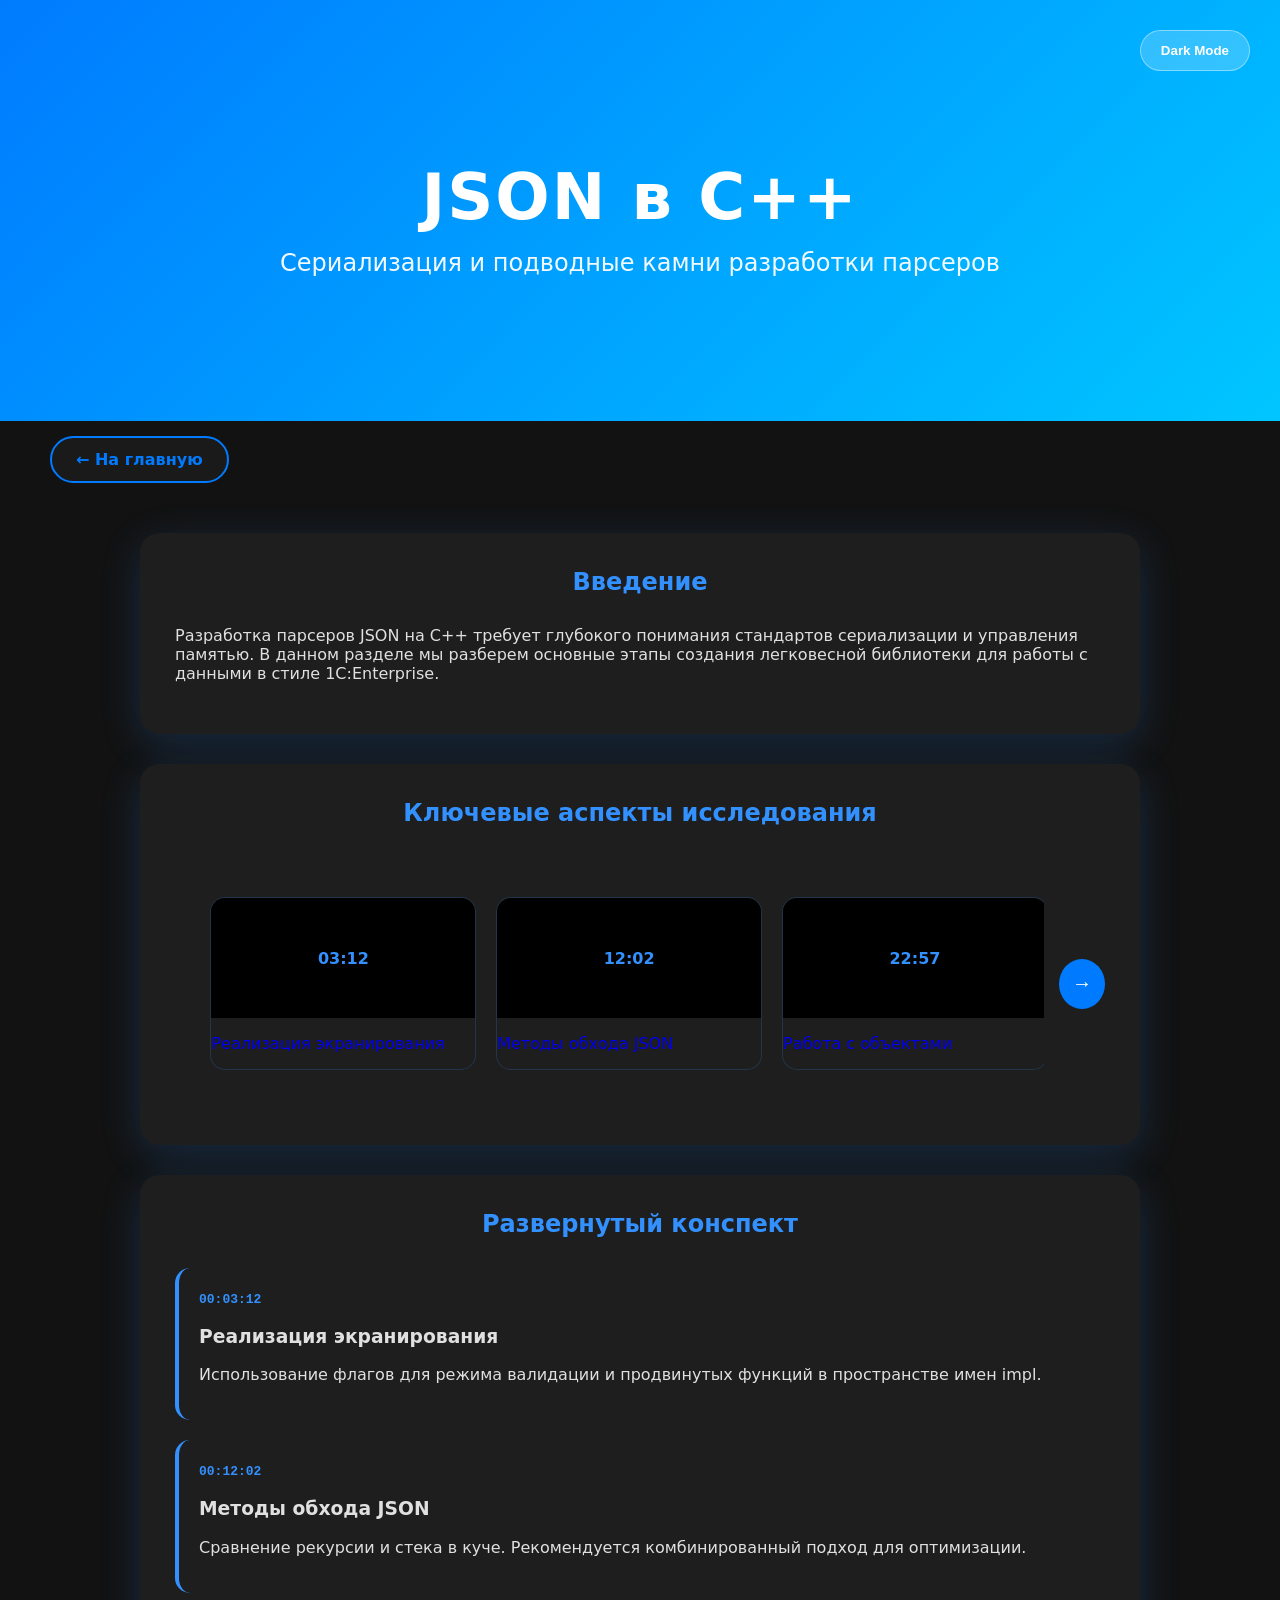
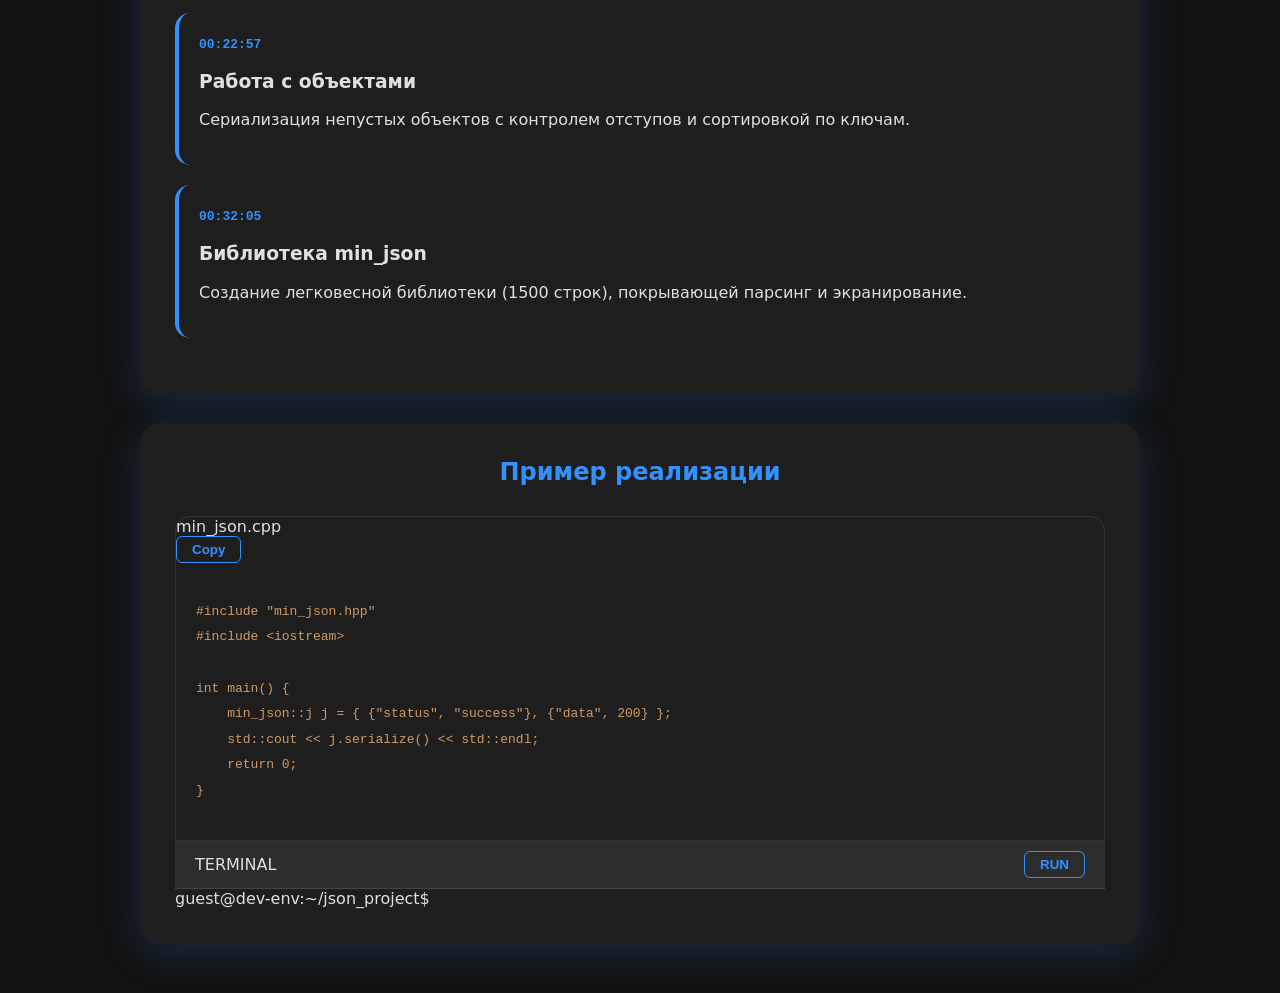
==== json_task.html @ f555a8c2 "Update json_task.html" ====
<!DOCTYPE html>
<html lang="ru">
<head>
    <meta charset="UTF-8">
    <meta name="viewport" content="width=device-width, initial-scale=1.0">
    <title>JSON в C++ - Исследование</title>
    <link rel="stylesheet" href="style.css">
</head>
<body>
    <body class="dark-mode json-page">

    <header class="json-header">
       <div class="header-top-row">
           <button class="theme-btn" id="theme-toggle">
               <span id="theme-text">Dark Mode</span>
           </button>
       </div>
        <div class="header-content">
            <h1>JSON в C++</h1>
            <p>Сериализация и подводные камни разработки парсеров</p>
        </div>
    </header>

        <div class="navigation-container">
            <a href="index.html" class="back-link">← На главную</a>
        </div>

    <main class="container">
    
        <section class="about-section">
            <h2 class="section-title">Введение</h2>
            <p>Разработка парсеров JSON на C++ требует глубокого понимания стандартов сериализации и управления памятью. В данном разделе мы разберем основные этапы создания легковесной библиотеки для работы с данными в стиле 1C:Enterprise.</p>
        </section>

        <section class="about-section">
            <h2 class="section-title">Ключевые аспекты исследования</h2>
            <div class="carousel-viewport">
                <button class="arrow prev" id="prevBtn">‹</button>
                <div class="carousel-track-container">
                    <div class="carousel-track" id="track">
                        <a href="https://youtu.be/GKlZGbbsaVc?t=192" target="_blank" class="video-item">
                            <div class="video-preview">03:12</div>
                            <div class="item-info">
                                <p>Реализация экранирования</p>
                            </div>
                        </a>
                        <a href="https://youtu.be/GKlZGbbsaVc?t=722" target="_blank" class="video-item">
                            <div class="video-preview">12:02</div>
                            <div class="item-info">
                                <p>Методы обхода JSON</p>
                            </div>
                        </a>
                        <a href="https://youtu.be/GKlZGbbsaVc?t=1377" target="_blank" class="video-item">
                            <div class="video-preview">22:57</div>
                            <div class="item-info">
                                <p>Работа с объектами</p>
                            </div>
                        </a>
                        <a href="https://youtu.be/GKlZGbbsaVc?t=1925" target="_blank" class="video-item">
                            <div class="video-preview">32:05</div>
                            <div class="item-info">
                                <p>Библиотека min_json</p>
                            </div>
                        </a>
                    </div>
                </div>
                <button class="arrow next" id="nextBtn"></button>
            </div>
        </section>

        <section class="about-section">
            <h2 class="section-title">Развернутый конспект</h2>
            <div class="notes-grid">
                <div class="note-card">
                    <span class="note-time">00:03:12</span>
                    <h3>Реализация экранирования</h3>
                    <p>Использование флагов для режима валидации и продвинутых функций в пространстве имен impl.</p>
                </div>
                <div class="note-card">
                    <span class="note-time">00:12:02</span>
                    <h3>Методы обхода JSON</h3>
                    <p>Сравнение рекурсии и стека в куче. Рекомендуется комбинированный подход для оптимизации.</p>
                </div>
                <div class="note-card">
                    <span class="note-time">00:22:57</span>
                    <h3>Работа с объектами</h3>
                    <p>Сериализация непустых объектов с контролем отступов и сортировкой по ключам.</p>
                </div>
                <div class="note-card">
                    <span class="note-time">00:32:05</span>
                    <h3>Библиотека min_json</h3>
                    <p>Создание легковесной библиотеки (1500 строк), покрывающей парсинг и экранирование.</p>
                </div>
            </div>
        </section>

        <section class="about-section">
            <h2 class="section-title">Пример реализации</h2>
            <div class="code-editor">
                 <div class="button-container">
                    <span>min_json.cpp</span>
                    <div style="position: relative;">
                        <span id="copyToast" class="toast-msg">Скопировано!</span>
                        <button id="copyBtn" class="copy-btn">Copy</button>
                    </div>
                </div>
                <pre id="cppCode"><code>#include "min_json.hpp"
#include &lt;iostream&gt;

int main() {
    min_json::j j = { {"status", "success"}, {"data", 200} };
    std::cout << j.serialize() << std::endl;
    return 0;
}</code></pre>
            </div>

            <div class="terminal">
                <div class="terminal-bar">
                    <span>TERMINAL</span>
                    <div class="term-controls">
                        <button id="runBtn" class="run">RUN</button>
                        <button id="stopBtn" class="stop" style="display:none">STOP</button>
                    </div>
                </div>
                <div class="terminal-view" id="termOutput">
                    <span class="prompt">guest@dev-env:~/json_project$ </span>
                </div>
            </div>
        </section>

    </main>

    <script src="script.js"></script>
</body>
</html>
---- style.css ----
:root {
    --bg-color: #f8f9fa;
    --text-color: #2d3436;
    --card-bg: #ffffff;
    --accent: #007bff;
    --title-blue: #007bff; 
    --header-grad: linear-gradient(135deg, #007bff 0%, #00c6ff 100%);
    --tag-bg: #e1f0ff;
    --card-shadow: 0 10px 30px rgba(0,0,0,0.05);
}

body.dark-mode {
    --bg-color: #121212;
    --text-color: #e0e0e0;
    --card-bg: #1e1e1e;
    --accent: #3391ff;
    --title-blue: #3391ff; 
    --tag-bg: #2d2d2d;
    --card-shadow: 0 10px 40px rgba(51, 145, 255, 0.2); 
}

body {
    font-family: 'Segoe UI', system-ui, sans-serif;
    margin: 0;
    background-color: var(--bg-color);
    color: var(--text-color);
    transition: background-color 0.3s, color 0.3s;
}

header {
    background: var(--header-grad) !important; 
    color: white;
    padding: 120px 20px;
    text-align: center;
    position: relative;
}

header h1 { 
    margin: 0; 
    font-size: 4rem; 
    font-weight: 700;
    letter-spacing: 2px;
}

header p { 
    font-size: 1.5rem; 
    opacity: 0.95; 
    margin-top: 15px;
}

.container {
    max-width: 1000px;
    margin: -70px auto 50px; 
    padding: 0 20px;
    position: relative;
    z-index: 10;
}

.about-section, .project-card {
    background: var(--card-bg);
    padding: 35px;
    border-radius: 20px;
    box-shadow: var(--card-shadow);
    margin-bottom: 30px;
    transition: all 0.3s ease;
}

.about-section h2, 
.project-card h3,
.section-title {
    color: var(--title-blue) !important;
    margin-top: 0;
}

.section-title {
    text-align: center;
    margin: 40px 0 30px;
}

.projects-grid {
    display: grid;
    grid-template-columns: repeat(auto-fit, minmax(300px, 1fr));
    gap: 25px;
}

.project-card {
    border-top: 5px solid var(--accent);
    text-decoration: none;
    color: inherit;
    display: flex;
    flex-direction: column;
}

.project-card:hover:not(.draft) {
    transform: translateY(-10px);
    box-shadow: 0 15px 45px rgba(51, 145, 255, 0.3); 
}

.tag {
    display: inline-block;
    background: var(--tag-bg);
    color: var(--accent);
    padding: 5px 15px;
    border-radius: 20px;
    font-size: 0.85rem;
    font-weight: bold;
    margin-bottom: 15px;
    align-self: flex-start;
}

.project-card.draft {
    opacity: 0.5;
    cursor: default;
    border-top-color: #bdc3c7;
}

.theme-btn {
    position: absolute;
    top: 30px;
    right: 30px;
    background: rgba(255, 255, 255, 0.2);
    border: 1px solid rgba(255, 255, 255, 0.4);
    color: white;
    padding: 12px 20px;
    border-radius: 30px;
    cursor: pointer;
    font-weight: 600;
    backdrop-filter: blur(8px);
    transition: 0.3s;
}

.theme-btn:hover {
    background: rgba(255, 255, 255, 0.3);
}

/* --- СПЕЦИФИКА ВТОРОЙ СТРАНИЦЫ --- */

.header-top-row {
    display: flex;
    justify-content: space-between;
    align-items: center;
    padding: 20px;
    max-width: 1200px;
    margin: 0 auto;
}

.navigation-container {
    display: flex !important;
    justify-content: flex-start !important;
    width: 100% !important;
    max-width: 1200px !important;
    margin: 15px 0 20px 0 !important; 
    padding: 0 40px !important;
    position: relative !important;
    transform: translateX(10px) !important; 
    z-index: 100 !important;
}

main.container {
    margin-top: 50px !important;
}

.back-link {
    display: inline-block !important;
    padding: 12px 24px !important;
    background: #1a1a1a !important; 
    color: #007bff !important;     
    border: 2px solid #007bff !important;
    border-radius: 30px !important;
    text-decoration: none !important;
    font-weight: bold !important;
    transition: 0.3s ease !important;
}

.back-link:hover {
    background: #007bff !important;
    color: white !important;
}
.carousel-viewport {
    display: flex;
    align-items: center;
    position: relative;
    padding: 20px 0;
    gap: 15px;
}

.carousel-track-container {
    overflow: hidden !important; 
    width: 100%;
    padding: 20px 0;
}

.carousel-track {
    display: flex;
    gap: 20px;
    transition: transform 0.5s cubic-bezier(0.4, 0, 0.2, 1);
}

.video-item {
    min-width: calc(33.33% - 14px); 
    background: var(--card-bg);
    border-radius: 15px;
    overflow: hidden;
    text-decoration: none;
    border: 1px solid rgba(51, 145, 255, 0.2);
    transition: 0.3s;
    box-shadow: none; 
}

.video-item:hover {
    transform: translateY(-10px);
    border-color: var(--accent);
}

.video-preview {
    width: 100%;
    height: 120px;
    background: #000;
    display: flex;
    align-items: center;
    justify-content: center;
    color: var(--accent);
    font-weight: bold;
}

.arrow.next, #nextBtn {
    width: 50px !important;
    height: 50px !important;
    background-color: #007bff !important; 
    color: white !important;
    border-radius: 50% !important;        
    border: none !important;
    display: flex !important;
    align-items: center !important;
    justify-content: center !important;
    cursor: pointer !important;
    position: relative !important;
    z-index: 10 !important;
}

#nextBtn::after {
    content: '→' !important;
    font-size: 20px !important;
    font-weight: bold !important;
}

.carousel-viewport {
    display: flex;
    align-items: center;
    position: relative;
    gap: 15px; 
}

.note-card {
    background: var(--card-bg);
    padding: 20px;
    border-radius: 15px;
    border-left: 4px solid var(--accent); 
    margin-bottom: 20px;
    transition: 0.3s;
}

.note-card:hover {
    transform: translateX(10px);
    background: rgba(51, 145, 255, 0.1);
}

.note-time {
    color: var(--accent);
    font-family: monospace;
    font-weight: bold;
}

#cppCode {
    color: #d19a66 !important; 
    padding: 20px;
    display: block;
    font-family: 'Consolas', monospace;
    line-height: 1.6;
}

.code-editor {
    background: #1e1e1e;
    border-radius: 15px 15px 0 0;
    border: 1px solid #333;
}

.button-container {
    position: relative;
    display: inline-flex;
    align-items: center;
}

.toast-msg {
    position: absolute;
    bottom: 135%;
    left: 50%;
    transform: translateX(-50%);
    background: var(--accent);
    color: white;
    padding: 5px 12px;
    border-radius: 6px;
    font-size: 12px;
    display: none; 
    white-space: nowrap;
    z-index: 100;
    box-shadow: 0 4px 10px rgba(0, 0, 0, 0.2);
}


.editor-header, .terminal-bar {
    display: flex;
    justify-content: space-between;
    align-items: center;
    padding: 10px 20px;
    background: #2d2d2d;
    border-bottom: 1px solid #444;
}

.copy-btn, .run, .stop {
    padding: 6px 16px;
    border: 1px solid var(--accent);
    background: transparent;
    color: var(--accent);
    border-radius: 8px;
    cursor: pointer;
    font-weight: bold;
    transition: 0.3s;
}

.copy-btn:hover, .run:hover {
    background: var(--accent);
    color: white;
}

.button-container {
    position: relative;
    display: inline-block;
}

.toast-msg {
    position: absolute;
    bottom: 130%; 
    left: 50%;
    transform: translateX(-50%);
    background: var(--accent);
    color: white;
    padding: 4px 10px;
    border-radius: 5px;
    font-size: 12px;
    display: none; 
    white-space: nowrap;
    z-index: 100;
}

.copy-btn, .run, .stop {
    padding: 5px 15px;
    border: 1px solid var(--accent);
    background: transparent;
    color: var(--accent);
    border-radius: 6px;
    cursor: pointer;
    font-weight: bold;
    transition: 0.3s;
}

.copy-btn:hover, .run:hover {
    background: var(--accent);
    color: white;
}
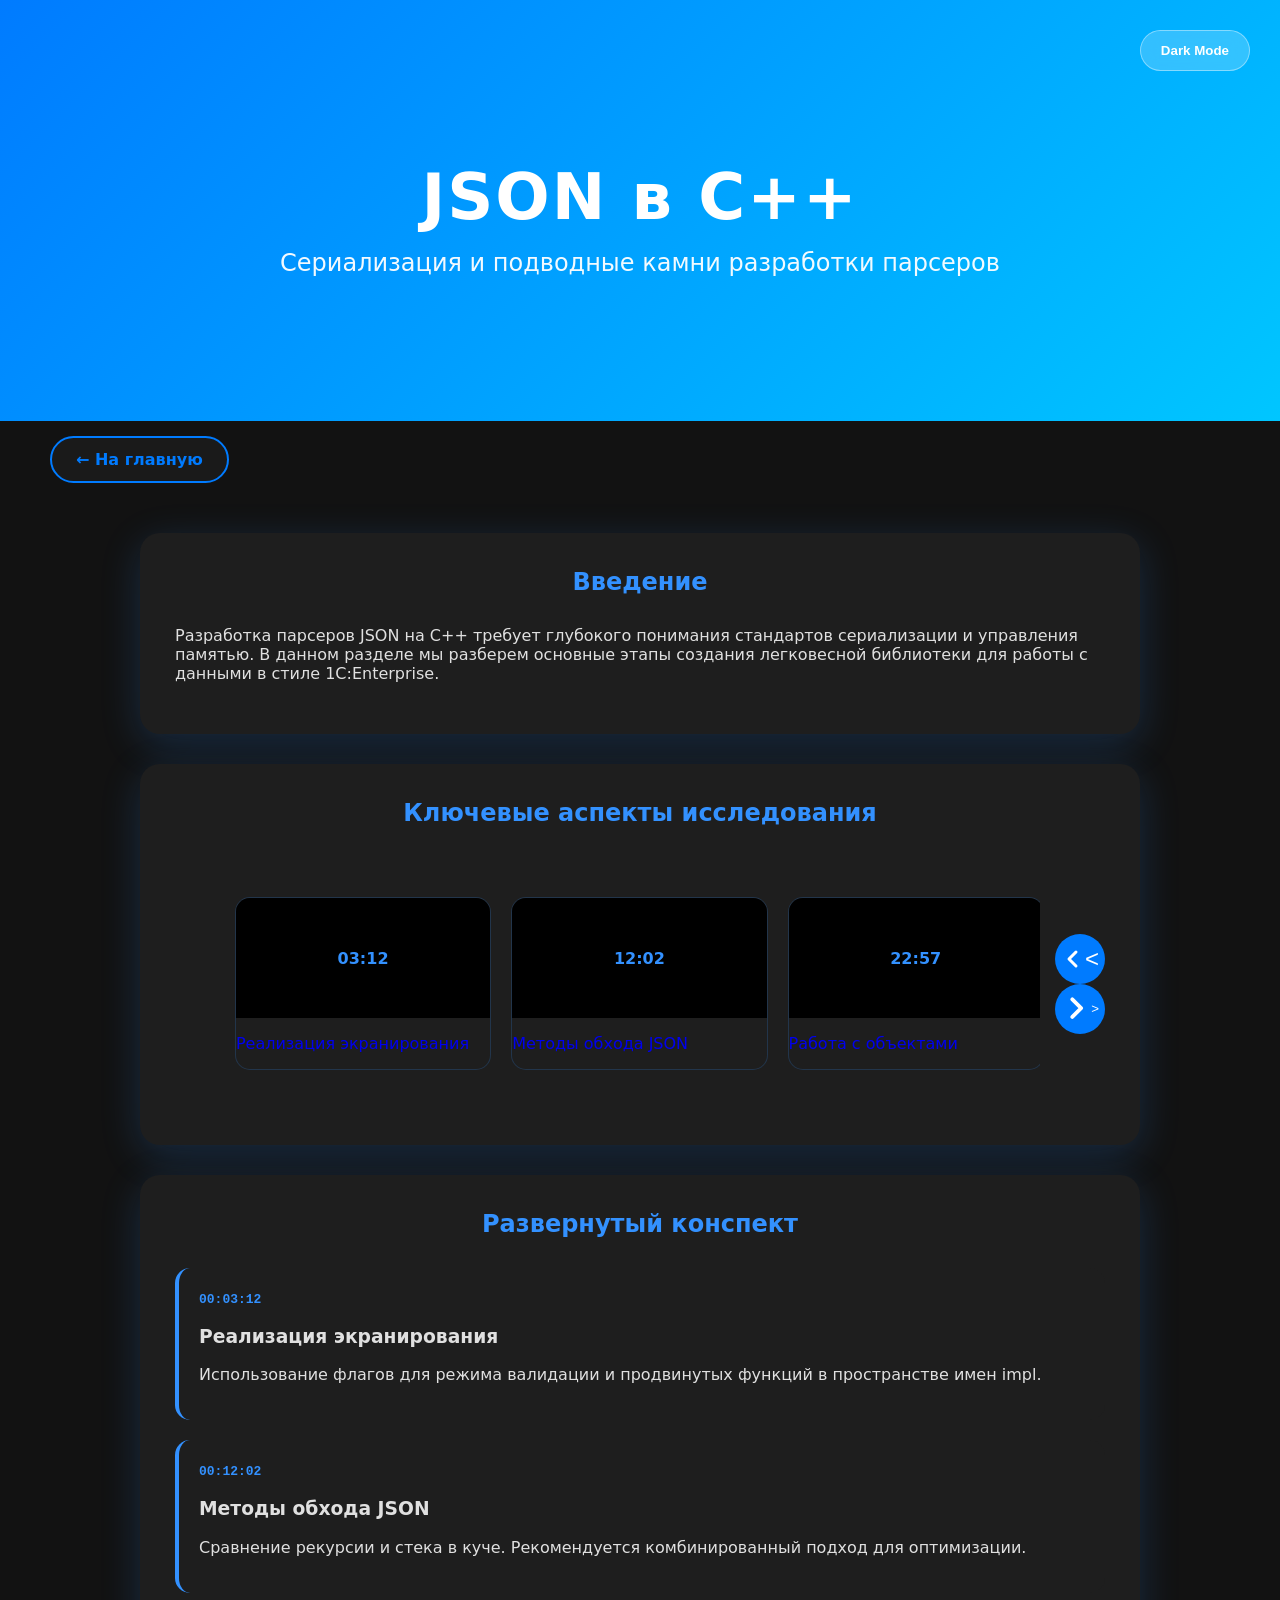
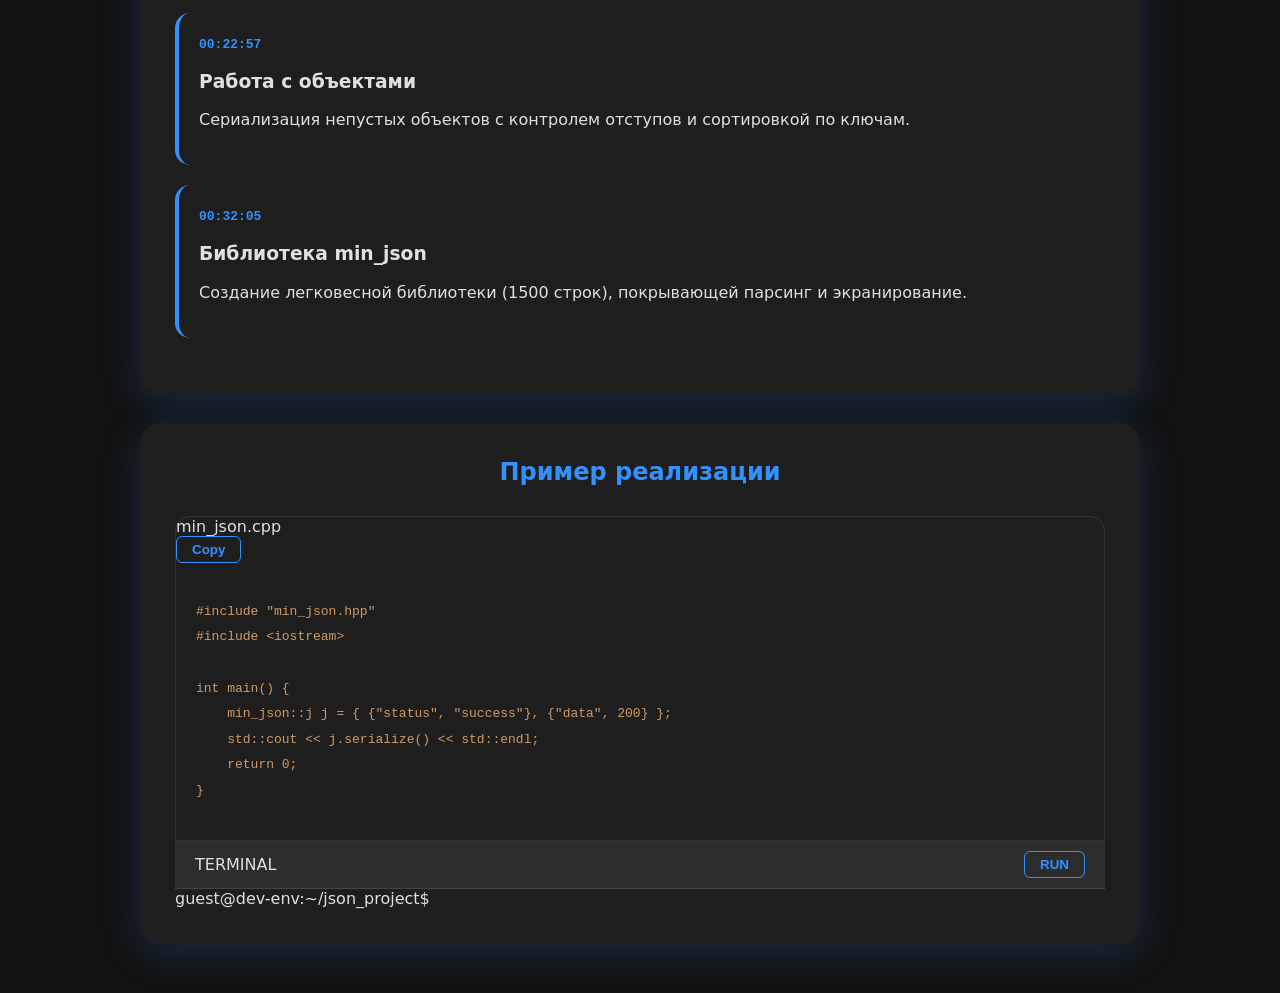
==== commit 21089ee4: "Update json_task.html" ====
--- a/json_task.html
+++ b/json_task.html
@@ -64,7 +64,18 @@
                         </a>
                     </div>
                 </div>
-                <button class="arrow next" id="nextBtn"></button>
+                <div class="carousel-navigation">
+                    <button class="arrow prev" id="prevBtn">
+                        <svg viewBox="0 0 24 24" fill="none" xmlns="http://www.w3.org/2000/svg">
+                            <path d="M15 19L8 12L15 5" stroke="currentColor" stroke-width="3" stroke-linecap="round" stroke-linejoin="round"/>
+                        </svg>
+                    </button>
+                    <button class="arrow next" id="nextBtn">
+                        <svg viewBox="0 0 24 24" fill="none" xmlns="http://www.w3.org/2000/svg">
+                            <path d="M9 5L16 12L9 19" stroke="currentColor" stroke-width="3" stroke-linecap="round" stroke-linejoin="round"/>
+                        </svg>
+                    </button>
+                </div>
             </div>
         </section>
 
--- a/style.css
+++ b/style.css
@@ -239,9 +239,25 @@
 }
 
 #nextBtn::after {
-    content: '→' !important;
-    font-size: 20px !important;
-    font-weight: bold !important;
+    content: '>' !important;
+}
+
+#prevBtn, .arrow.prev {
+    width: 50px !important;
+    height: 50px !important;
+    background-color: #007bff !important;
+    color: white !important;
+    border-radius: 50% !important;
+    border: none !important;
+    display: flex !important;
+    align-items: center !important;
+    justify-content: center !important;
+    cursor: pointer !important;
+    font-size: 24px !important;
+}
+
+#prevBtn::after {
+    content: '<' !important; 
 }
 
 .carousel-viewport {
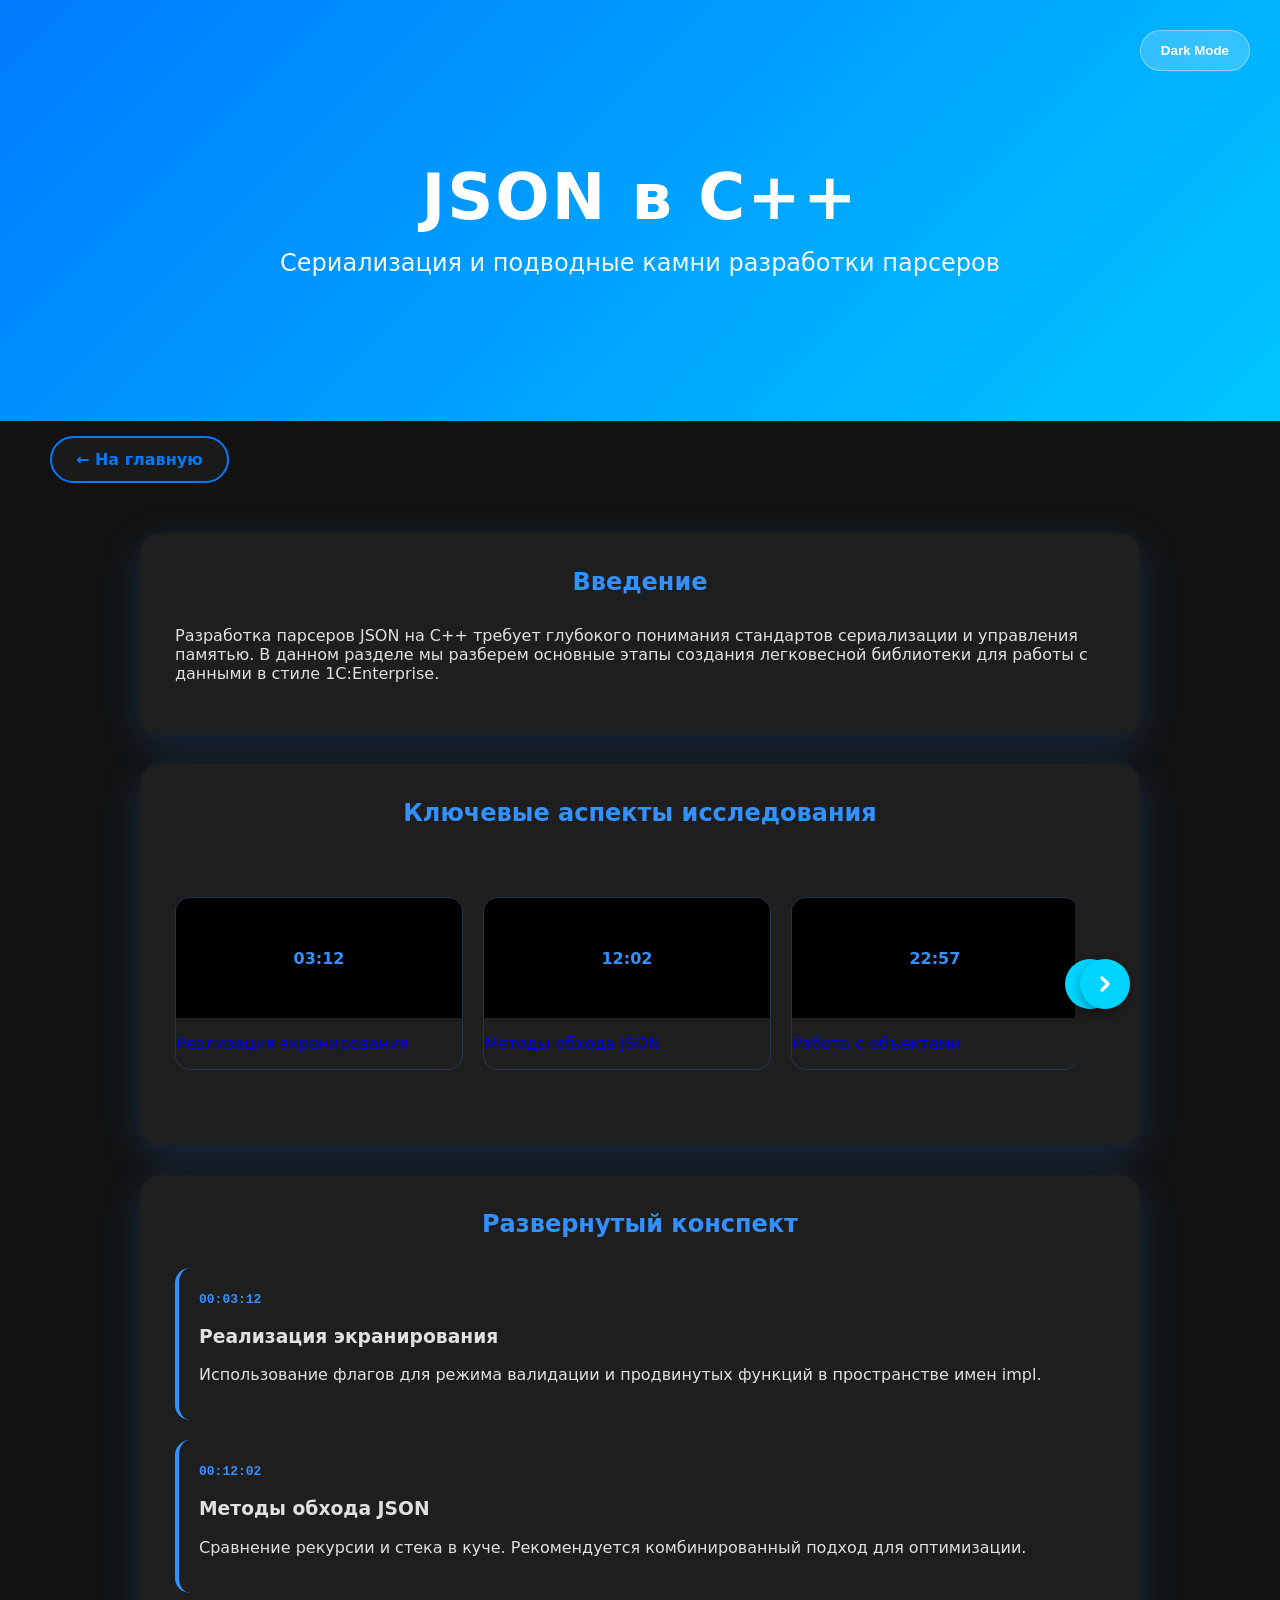
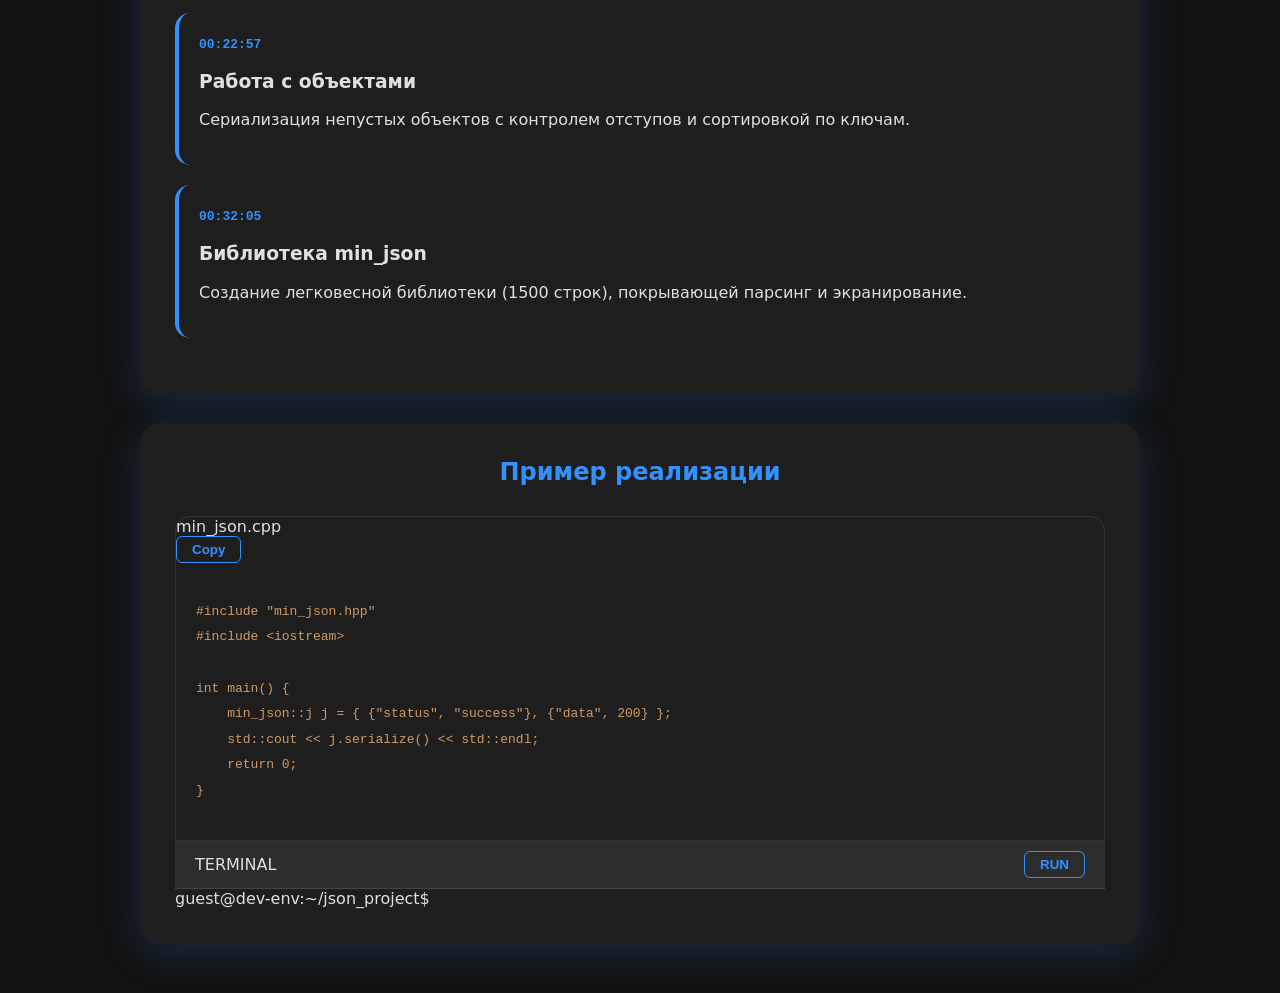
==== commit 7be8cbcf: "Update json_task.html" ====
--- a/json_task.html
+++ b/json_task.html
@@ -35,7 +35,7 @@
         <section class="about-section">
             <h2 class="section-title">Ключевые аспекты исследования</h2>
             <div class="carousel-viewport">
-                <button class="arrow prev" id="prevBtn">‹</button>
+                <button class="arrow prev" id="prevBtn"></button>
                 <div class="carousel-track-container">
                     <div class="carousel-track" id="track">
                         <a href="https://youtu.be/GKlZGbbsaVc?t=192" target="_blank" class="video-item">
@@ -64,17 +64,23 @@
                         </a>
                     </div>
                 </div>
-                <div class="carousel-navigation">
-                    <button class="arrow prev" id="prevBtn">
-                        <svg viewBox="0 0 24 24" fill="none" xmlns="http://www.w3.org/2000/svg">
-                            <path d="M15 19L8 12L15 5" stroke="currentColor" stroke-width="3" stroke-linecap="round" stroke-linejoin="round"/>
-                        </svg>
-                    </button>
-                    <button class="arrow next" id="nextBtn">
-                        <svg viewBox="0 0 24 24" fill="none" xmlns="http://www.w3.org/2000/svg">
-                            <path d="M9 5L16 12L9 19" stroke="currentColor" stroke-width="3" stroke-linecap="round" stroke-linejoin="round"/>
-                        </svg>
-                    </button>
+                <div class="carousel-viewport">
+                    <div class="carousel-track-container">
+                        <div class="carousel-track" id="track">  
+                        </div>
+                    </div>
+                    <div class="carousel-navigation">
+                        <button class="arrow prev" id="prevBtn">
+                            <svg viewBox="0 0 24 24" fill="none" xmlns="http://www.w3.org/2000/svg">
+                                <path d="M15 18L9 12L15 6" stroke="currentColor" stroke-width="3.5" stroke-linecap="round" stroke-linejoin="round"/>
+                            </svg>
+                        </button>
+                        <button class="arrow next" id="nextBtn">
+                            <svg viewBox="0 0 24 24" fill="none" xmlns="http://www.w3.org/2000/svg">
+                                <path d="M9 6L15 12L9 18" stroke="currentColor" stroke-width="3.5" stroke-linecap="round" stroke-linejoin="round"/>
+                            </svg>
+                        </button>
+                    </div>
                 </div>
             </div>
         </section>
--- a/style.css
+++ b/style.css
@@ -223,43 +223,46 @@
     font-weight: bold;
 }
 
-.arrow.next, #nextBtn {
+.arrow {
     width: 50px !important;
     height: 50px !important;
-    background-color: #007bff !important; 
-    color: white !important;
-    border-radius: 50% !important;        
-    border: none !important;
-    display: flex !important;
-    align-items: center !important;
-    justify-content: center !important;
-    cursor: pointer !important;
-    position: relative !important;
-    z-index: 10 !important;
-}
-
-#nextBtn::after {
-    content: '>' !important;
-}
-
-#prevBtn, .arrow.prev {
-    width: 50px !important;
-    height: 50px !important;
-    background-color: #007bff !important;
-    color: white !important;
+    background-color: #00d4ff !important; 
     border-radius: 50% !important;
     border: none !important;
     display: flex !important;
     align-items: center !important;
     justify-content: center !important;
     cursor: pointer !important;
-    font-size: 24px !important;
-}
-
-#prevBtn::after {
-    content: '<' !important; 
-}
-
+    padding: 0 !important;
+    box-shadow: 0 4px 10px rgba(0, 0, 0, 0.3) !important;
+    transition: all 0.3s ease !important;
+    color: white !important; 
+}
+
+.arrow:hover {
+    background-color: #0099bb !important; 
+    transform: scale(1.1) !important;
+}
+
+.arrow svg {
+    width: 24px !important; 
+    height: 24px !important;
+    display: block !important;
+}
+
+#prevBtn {
+    position: absolute !important;
+    left: -25px !important;
+    top: 50% !important;
+    transform: translateY(-50%) !important;
+}
+
+#nextBtn {
+    position: absolute !important;
+    right: -25px !important;
+    top: 50% !important;
+    transform: translateY(-50%) !important;
+}
 .carousel-viewport {
     display: flex;
     align-items: center;
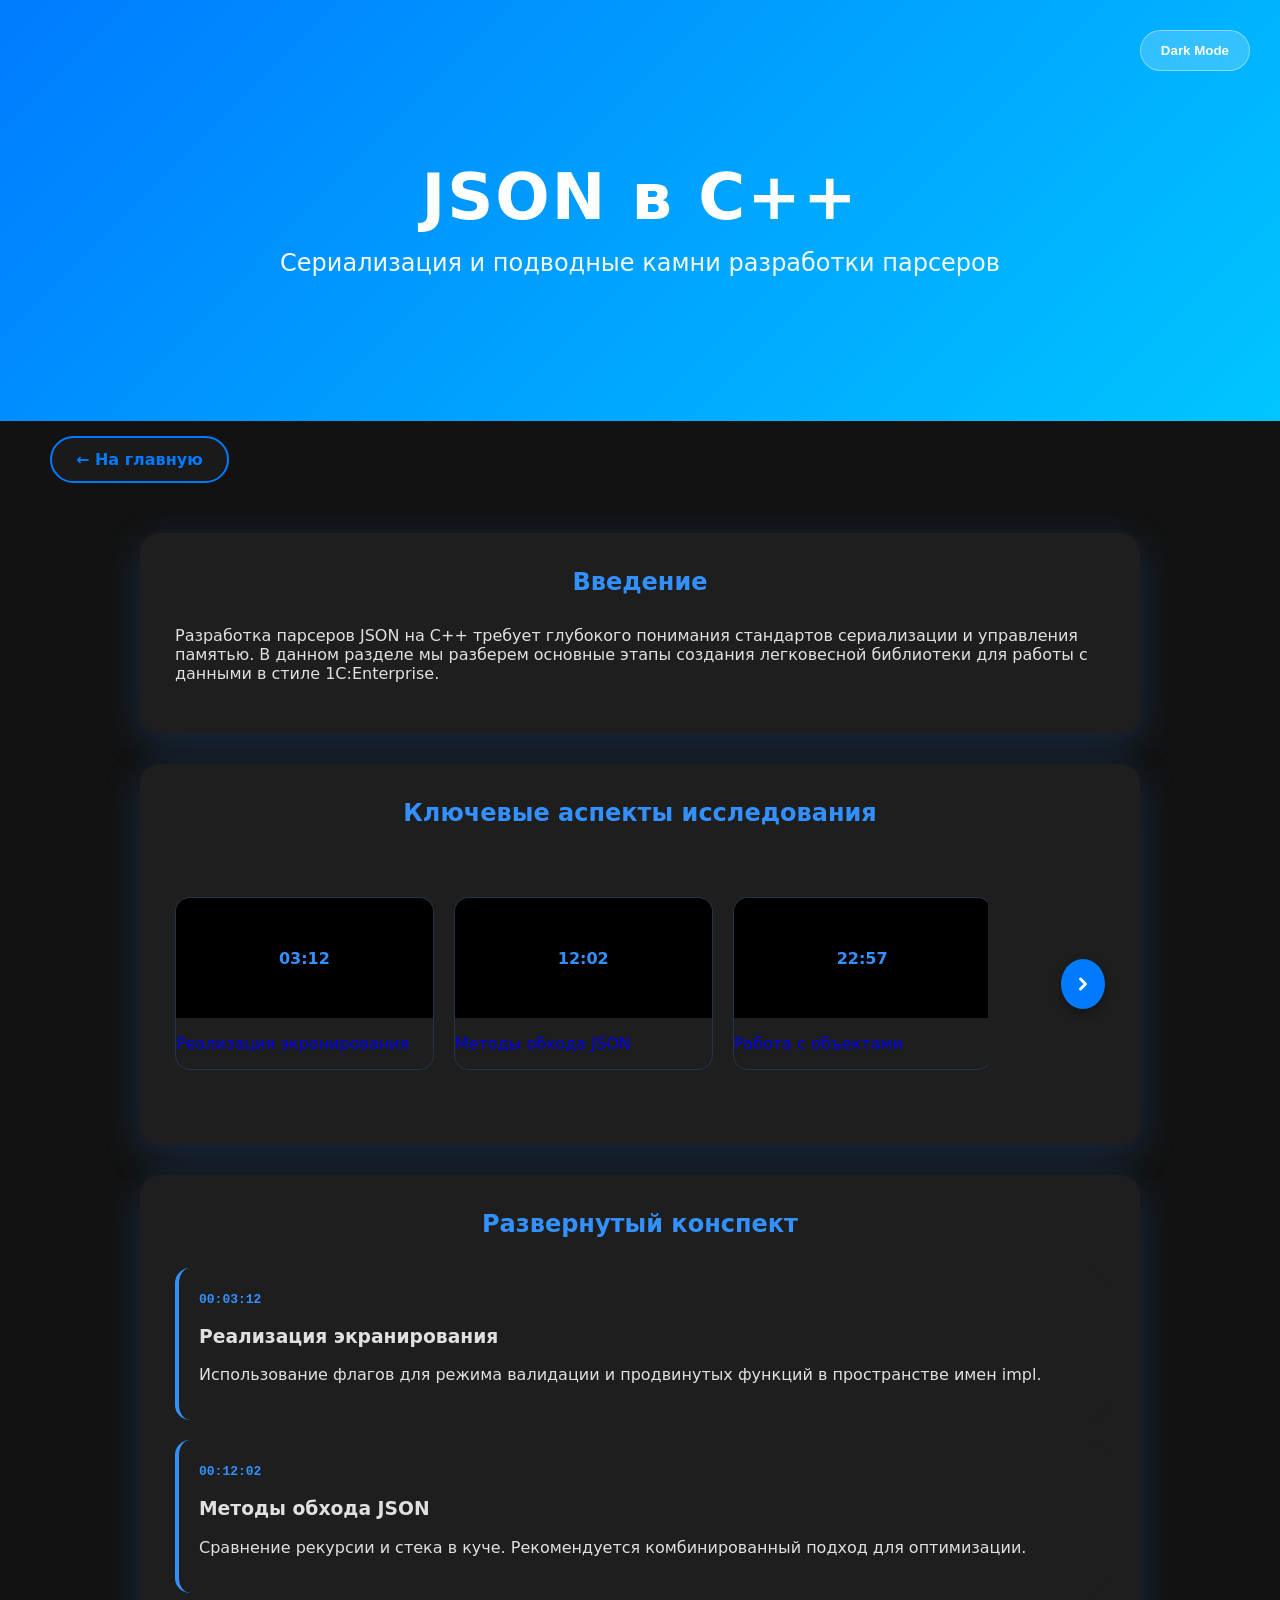
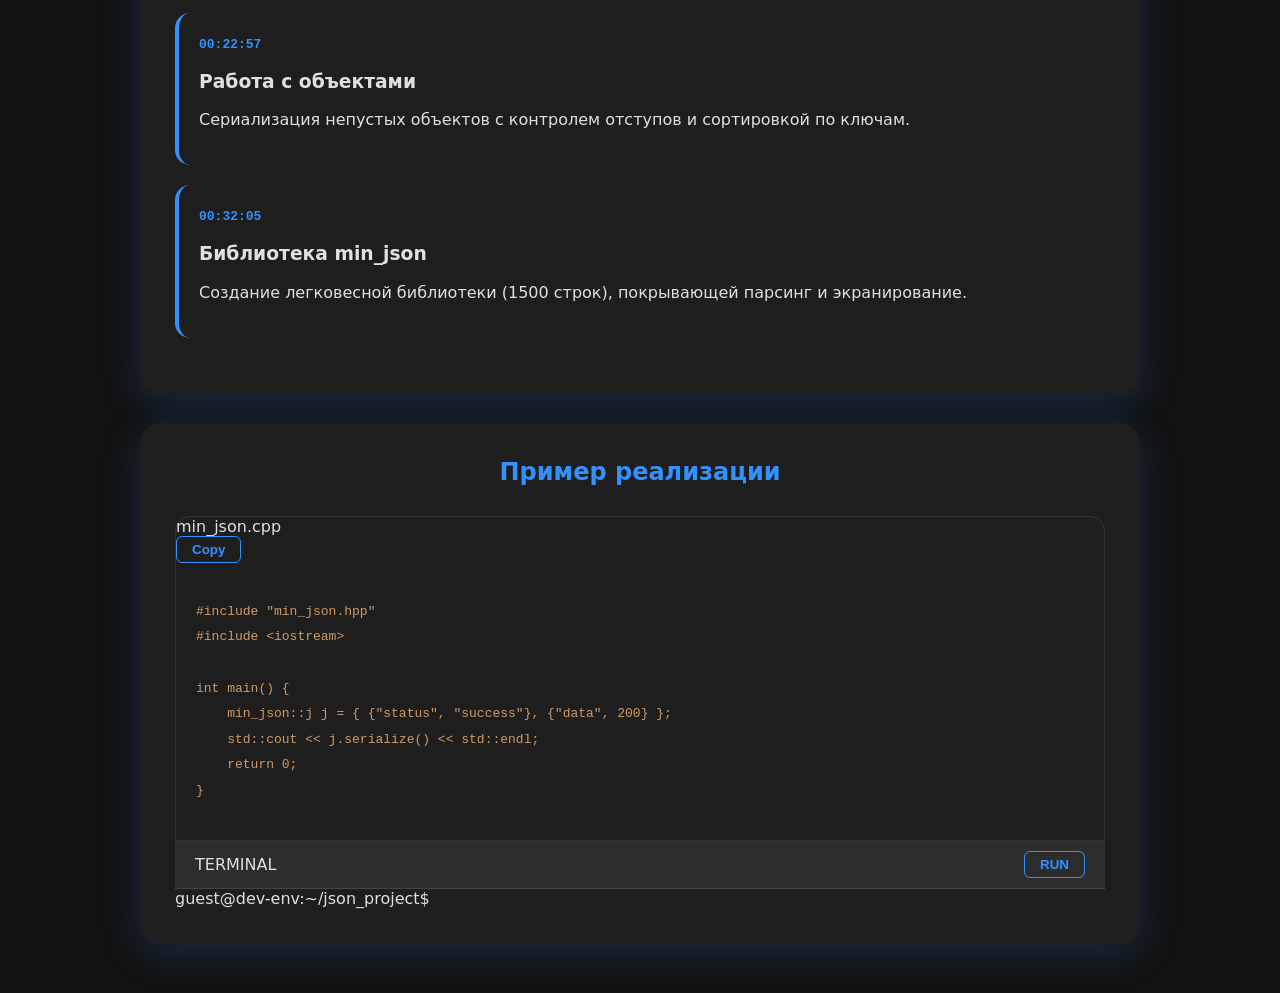
==== commit 4c54e695: "Update json_task.html" ====
--- a/json_task.html
+++ b/json_task.html
@@ -35,53 +35,36 @@
         <section class="about-section">
             <h2 class="section-title">Ключевые аспекты исследования</h2>
             <div class="carousel-viewport">
-                <button class="arrow prev" id="prevBtn"></button>
                 <div class="carousel-track-container">
                     <div class="carousel-track" id="track">
                         <a href="https://youtu.be/GKlZGbbsaVc?t=192" target="_blank" class="video-item">
                             <div class="video-preview">03:12</div>
-                            <div class="item-info">
-                                <p>Реализация экранирования</p>
-                            </div>
+                            <div class="item-info"><p>Реализация экранирования</p></div>
                         </a>
                         <a href="https://youtu.be/GKlZGbbsaVc?t=722" target="_blank" class="video-item">
                             <div class="video-preview">12:02</div>
-                            <div class="item-info">
-                                <p>Методы обхода JSON</p>
-                            </div>
+                            <div class="item-info"><p>Методы обхода JSON</p></div>
                         </a>
                         <a href="https://youtu.be/GKlZGbbsaVc?t=1377" target="_blank" class="video-item">
                             <div class="video-preview">22:57</div>
-                            <div class="item-info">
-                                <p>Работа с объектами</p>
-                            </div>
+                            <div class="item-info"><p>Работа с объектами</p></div>
                         </a>
                         <a href="https://youtu.be/GKlZGbbsaVc?t=1925" target="_blank" class="video-item">
                             <div class="video-preview">32:05</div>
-                            <div class="item-info">
-                                <p>Библиотека min_json</p>
-                            </div>
+                            <div class="item-info"><p>Библиотека min_json</p></div>
                         </a>
                     </div>
                 </div>
-                <div class="carousel-viewport">
-                    <div class="carousel-track-container">
-                        <div class="carousel-track" id="track">  
-                        </div>
-                    </div>
-                    <div class="carousel-navigation">
-                        <button class="arrow prev" id="prevBtn">
-                            <svg viewBox="0 0 24 24" fill="none" xmlns="http://www.w3.org/2000/svg">
-                                <path d="M15 18L9 12L15 6" stroke="currentColor" stroke-width="3.5" stroke-linecap="round" stroke-linejoin="round"/>
-                            </svg>
-                        </button>
-                        <button class="arrow next" id="nextBtn">
-                            <svg viewBox="0 0 24 24" fill="none" xmlns="http://www.w3.org/2000/svg">
-                                <path d="M9 6L15 12L9 18" stroke="currentColor" stroke-width="3.5" stroke-linecap="round" stroke-linejoin="round"/>
-                            </svg>
-                        </button>
-                    </div>
-                </div>
+                <button class="arrow prev" id="prevBtn">
+                    <svg viewBox="0 0 24 24" fill="none" xmlns="http://www.w3.org/2000/svg">
+                        <path d="M15 18L9 12L15 6" stroke="currentColor" stroke-width="3.5" stroke-linecap="round" stroke-linejoin="round"/>
+                    </svg>
+                </button>
+                <button class="arrow next" id="nextBtn">
+                    <svg viewBox="0 0 24 24" fill="none" xmlns="http://www.w3.org/2000/svg">
+                        <path d="M9 6L15 12L9 18" stroke="currentColor" stroke-width="3.5" stroke-linecap="round" stroke-linejoin="round"/>
+                    </svg>
+                </button>
             </div>
         </section>
 
--- a/style.css
+++ b/style.css
@@ -223,52 +223,50 @@
     font-weight: bold;
 }
 
+.carousel-navigation {
+    position: absolute;
+    top: 50%;
+    width: 100%;
+    display: flex;
+    justify-content: space-between;
+    transform: translateY(-50%);
+    pointer-events: none; 
+    z-index: 10;
+}
+
 .arrow {
     width: 50px !important;
     height: 50px !important;
-    background-color: #00d4ff !important; 
+    background-color: #007bff !important; 
     border-radius: 50% !important;
     border: none !important;
     display: flex !important;
     align-items: center !important;
     justify-content: center !important;
     cursor: pointer !important;
-    padding: 0 !important;
+    pointer-events: auto; 
+    color: white !important;
     box-shadow: 0 4px 10px rgba(0, 0, 0, 0.3) !important;
     transition: all 0.3s ease !important;
-    color: white !important; 
+    padding: 0 !important;
 }
 
 .arrow:hover {
-    background-color: #0099bb !important; 
+    background-color: #00d4ff !important;
     transform: scale(1.1) !important;
 }
 
 .arrow svg {
-    width: 24px !important; 
-    height: 24px !important;
+    width: 20px !important;
+    height: 20px !important;
     display: block !important;
 }
 
-#prevBtn {
-    position: absolute !important;
-    left: -25px !important;
-    top: 50% !important;
-    transform: translateY(-50%) !important;
-}
-
-#nextBtn {
-    position: absolute !important;
-    right: -25px !important;
-    top: 50% !important;
-    transform: translateY(-50%) !important;
-}
-.carousel-viewport {
-    display: flex;
-    align-items: center;
-    position: relative;
-    gap: 15px; 
-}
+.arrow::after, .arrow::before {
+    content: none !important;
+}
+
+
 
 .note-card {
     background: var(--card-bg);
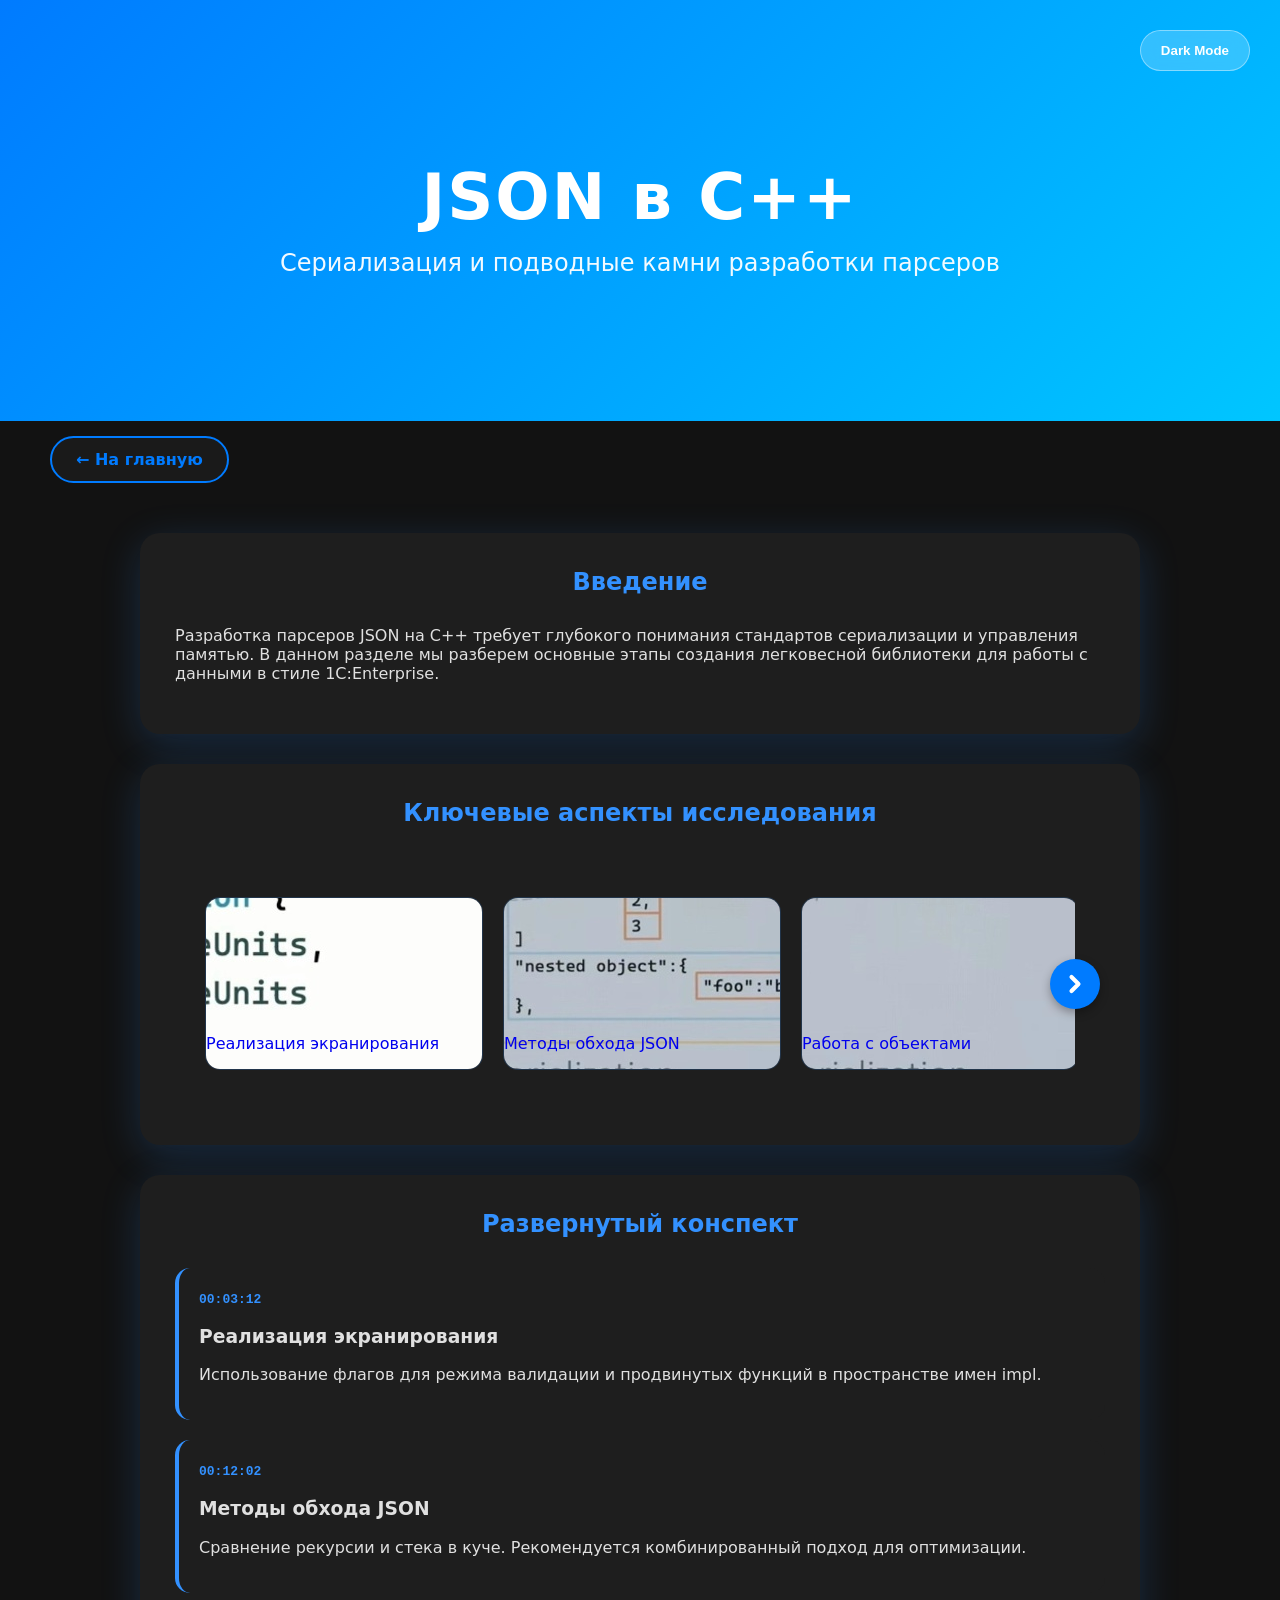
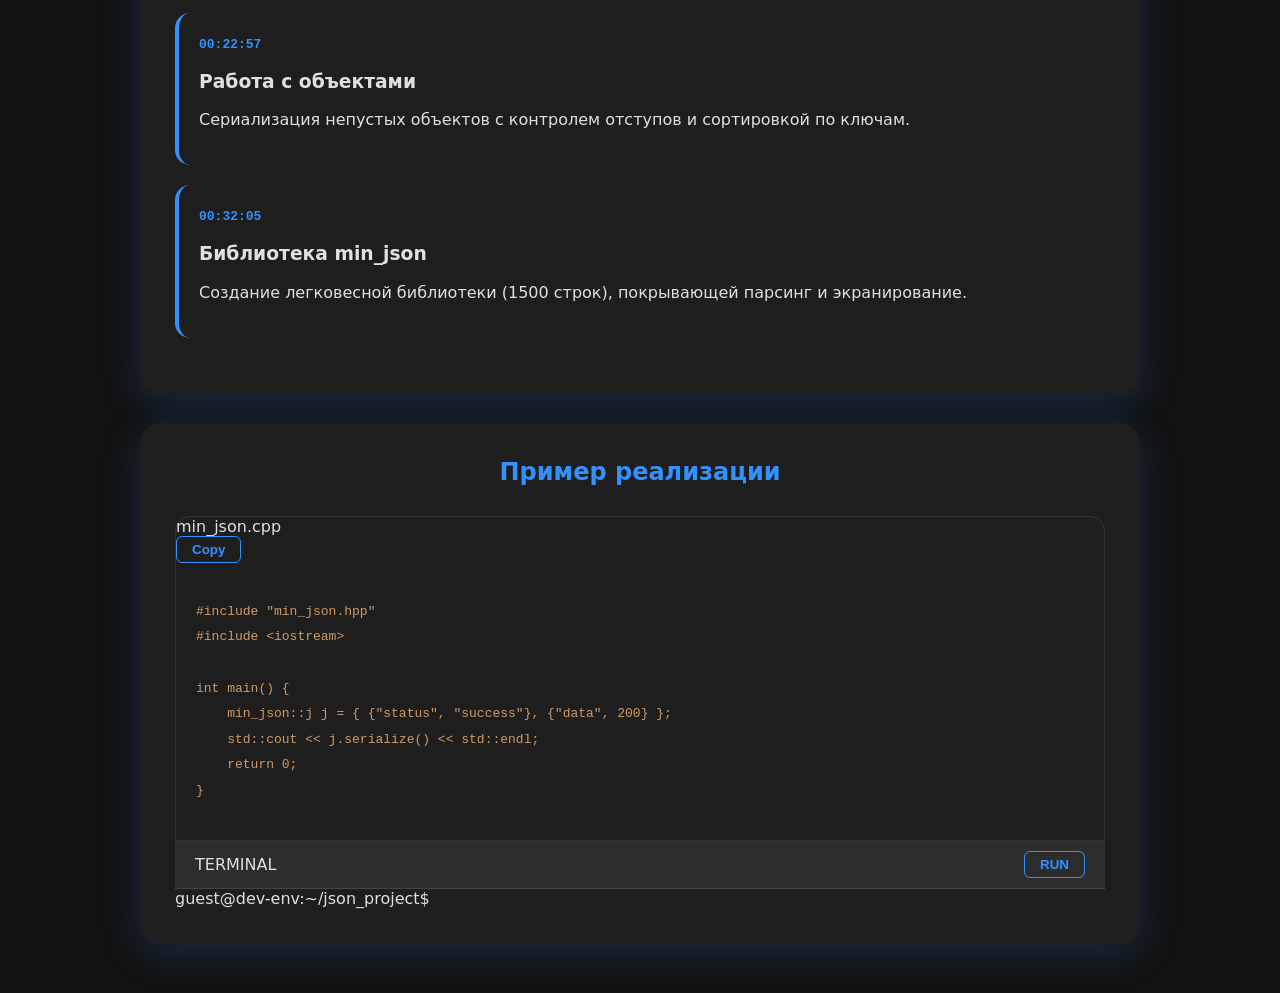
==== commit 87d256b8: "Update json_task.html" ====
--- a/json_task.html
+++ b/json_task.html
@@ -38,26 +38,38 @@
                 <div class="carousel-track-container">
                     <div class="carousel-track" id="track">
                         <a href="https://youtu.be/GKlZGbbsaVc?t=192" target="_blank" class="video-item">
-                            <div class="video-preview">03:12</div>
+                            <div class="video-preview">
+                                <img src="pic1.jpg" alt="Превью 1" class="preview-img">
+                                <span class="time-badge">03:12</span>
+                            </div>
                             <div class="item-info"><p>Реализация экранирования</p></div>
                         </a>
                         <a href="https://youtu.be/GKlZGbbsaVc?t=722" target="_blank" class="video-item">
-                            <div class="video-preview">12:02</div>
+                            <div class="video-preview">
+                                 <img src="pic2.jpg" alt="Превью 2" class="preview-img">
+                                <span class="time-badge">12:02</span>
+                            </div>
                             <div class="item-info"><p>Методы обхода JSON</p></div>
                         </a>
                         <a href="https://youtu.be/GKlZGbbsaVc?t=1377" target="_blank" class="video-item">
-                            <div class="video-preview">22:57</div>
+                            <div class="video-preview">
+                                <img src="pic3.jpg" alt="Превью 3" class="preview-img">
+                                <span class="time-badge">22:57</span>
+                            </div>
                             <div class="item-info"><p>Работа с объектами</p></div>
                         </a>
                         <a href="https://youtu.be/GKlZGbbsaVc?t=1925" target="_blank" class="video-item">
-                            <div class="video-preview">32:05</div>
+                            <div class="video-preview">
+                                 <img src="pic4.jpg" alt="Превью 4" class="preview-img">
+                                <span class="time-badge">32:05</span>
+                            </div>
                             <div class="item-info"><p>Библиотека min_json</p></div>
                         </a>
                     </div>
                 </div>
                 <button class="arrow prev" id="prevBtn">
                     <svg viewBox="0 0 24 24" fill="none" xmlns="http://www.w3.org/2000/svg">
-                        <path d="M15 18L9 12L15 6" stroke="currentColor" stroke-width="3.5" stroke-linecap="round" stroke-linejoin="round"/>
+                        <path d="M9 6L15 12L9 18" stroke="currentColor" stroke-width="3.5" stroke-linecap="round" stroke-linejoin="round"/>
                     </svg>
                 </button>
                 <button class="arrow next" id="nextBtn">
--- a/style.css
+++ b/style.css
@@ -25,6 +25,17 @@
     background-color: var(--bg-color);
     color: var(--text-color);
     transition: background-color 0.3s, color 0.3s;
+}
+
+body:not(.dark-mode) .back-link {
+    background: #f0f0f0 !important; 
+    color: #007bff !important;     
+    border-color: #007bff !important;
+}
+
+body:not(.dark-mode) .arrow {
+    background-color: #007bff !important; 
+    box-shadow: 0 4px 10px rgba(0, 0, 0, 0.1) !important; 
 }
 
 header {
@@ -235,37 +246,46 @@
 }
 
 .arrow {
+    position: absolute !important;
+    top: 50% !important;
+    transform: translateY(-50%) !important;
     width: 50px !important;
     height: 50px !important;
     background-color: #007bff !important; 
+    color: white !important;
     border-radius: 50% !important;
     border: none !important;
     display: flex !important;
     align-items: center !important;
     justify-content: center !important;
     cursor: pointer !important;
-    pointer-events: auto; 
-    color: white !important;
-    box-shadow: 0 4px 10px rgba(0, 0, 0, 0.3) !important;
-    transition: all 0.3s ease !important;
+    z-index: 100 !important;
+    box-shadow: 0 4px 10px rgba(0,0,0,0.3) !important;
     padding: 0 !important;
 }
 
 .arrow:hover {
-    background-color: #00d4ff !important;
-    transform: scale(1.1) !important;
+    background-color: #0056b3 !important; 
+}
+
+.arrow.prev {
+    left: -25px !important; 
+}
+
+.arrow.next {
+    right: -25px !important; 
 }
 
 .arrow svg {
-    width: 20px !important;
-    height: 20px !important;
-    display: block !important;
-}
-
-.arrow::after, .arrow::before {
-    content: none !important;
-}
-
+    width: 28px !important;
+    height: 28px !important;
+}
+
+.carousel-viewport {
+    position: relative !important;
+    overflow: visible !important; 
+    margin: 0 30px !important; 
+}
 
 
 .note-card {
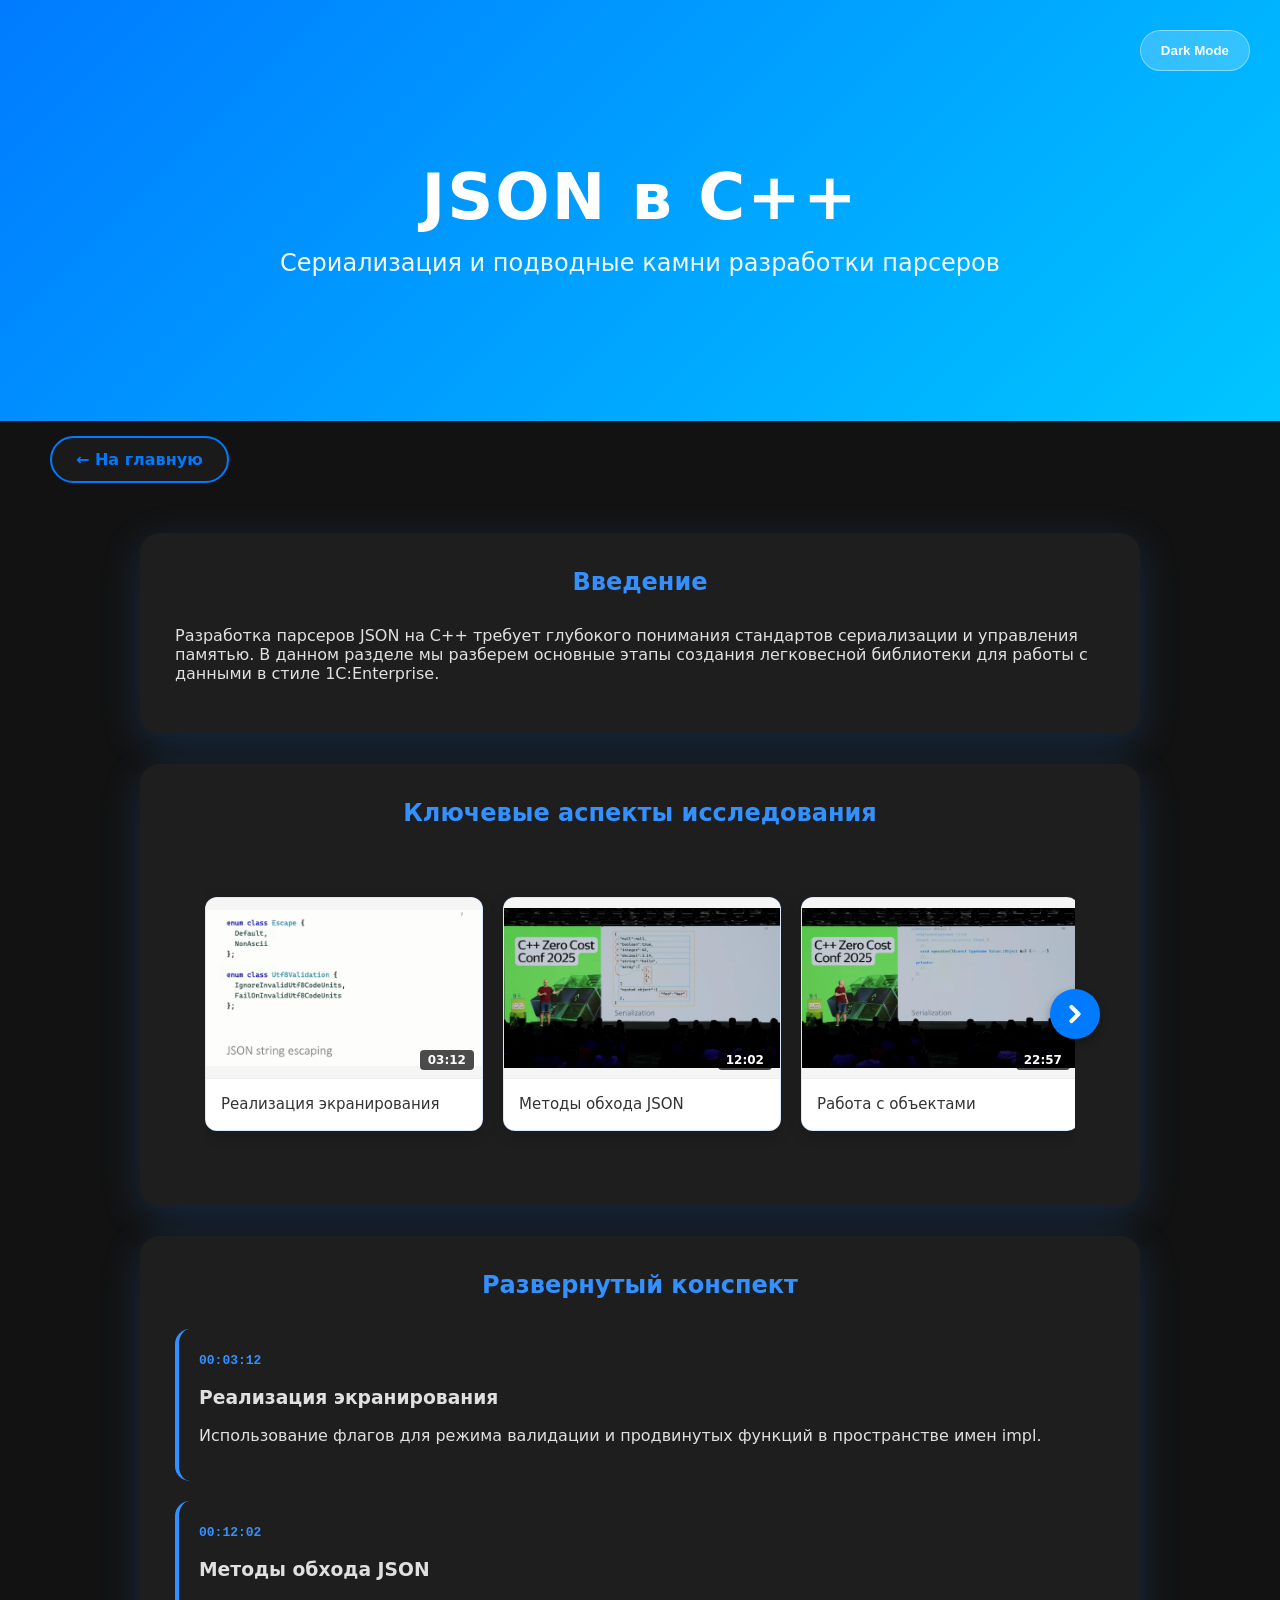
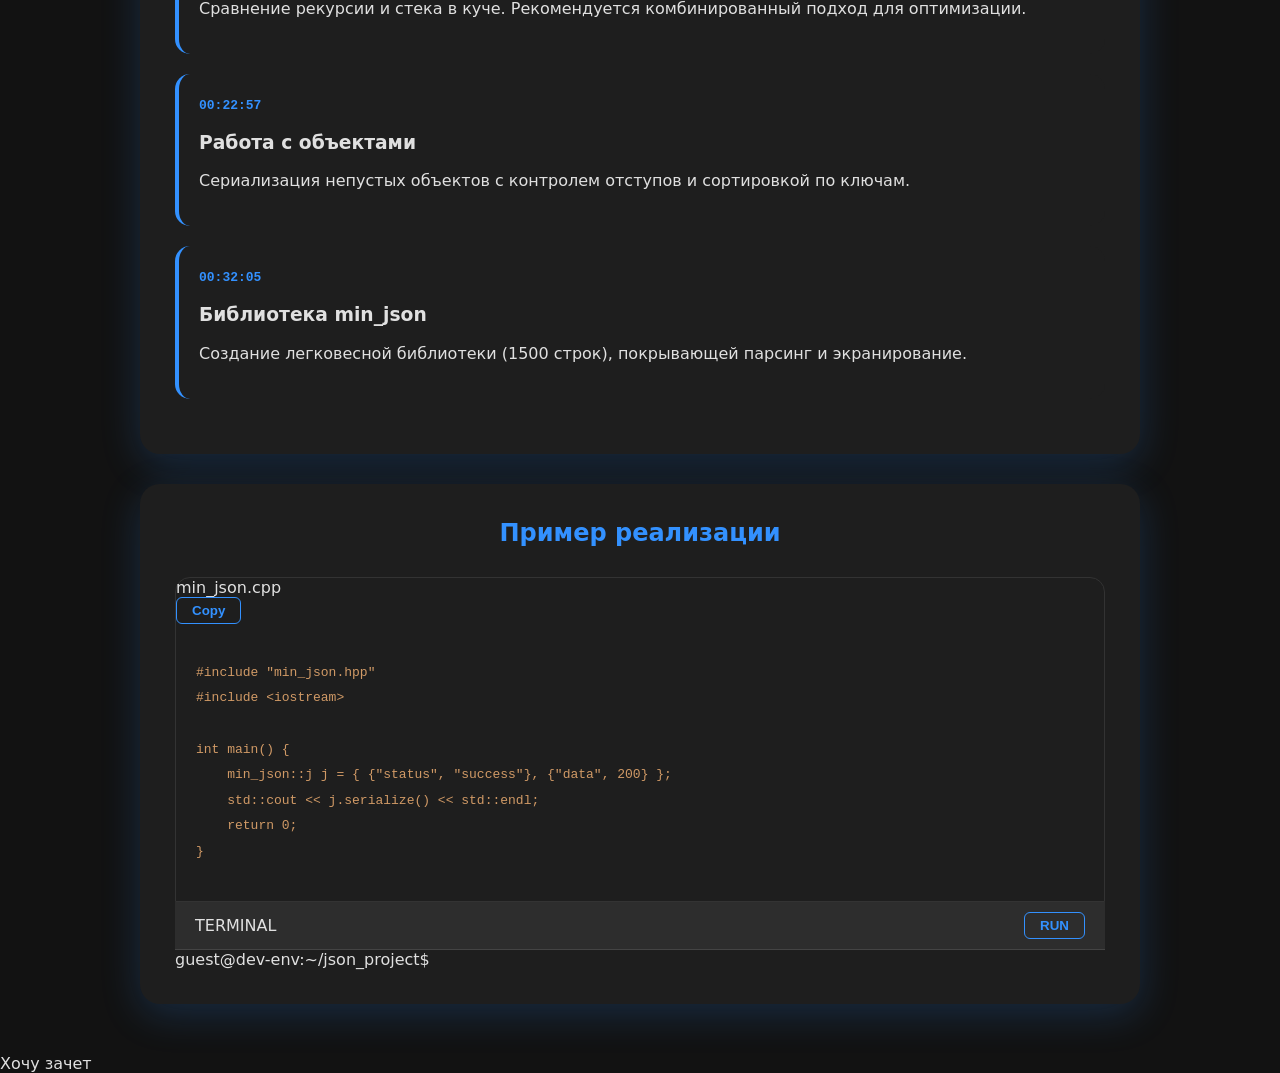
==== commit c31013fd: "Update json_task.html" ====
--- a/json_task.html
+++ b/json_task.html
@@ -141,6 +141,9 @@
         </section>
 
     </main>
+        <div class=""
+            <h>Хочу зачет</h>
+        </div>
 
     <script src="script.js"></script>
 </body>
--- a/style.css
+++ b/style.css
@@ -406,4 +406,62 @@
     color: white;
 }
 
-
+.video-item {
+    display: flex !important;
+    flex-direction: column !important; 
+    text-decoration: none !important;
+    background: #ffffff !important; 
+    border-radius: 12px !important;
+    overflow: hidden !important;
+    box-shadow: 0 4px 15px rgba(0,0,0,0.15) !important;
+    transition: transform 0.3s ease !important;
+    height: 100% !important;
+}
+
+.video-item:hover {
+    transform: translateY(-5px) !important;
+}
+
+.video-preview {
+    position: relative !important;
+    width: 100% !important;
+    height: 180px !important; 
+    background-color: #f5f5f5 !important; 
+    border-bottom: 1px solid #eee !important;
+}
+
+.preview-img {
+    width: 100% !important;
+    height: 100% !important;
+    object-fit: contain !important; 
+    object-position: center !important;
+    display: block !important;
+}
+
+.time-badge {
+    position: absolute !important;
+    bottom: 8px !important;
+    right: 8px !important;
+    background: rgba(0, 0, 0, 0.7) !important; 
+    color: #ffffff !important;
+    padding: 3px 8px !important;
+    border-radius: 4px !important;
+    font-size: 12px !important;
+    font-weight: bold !important;
+    z-index: 2 !important;
+}
+
+.item-info {
+    padding: 15px !important; 
+    background: #ffffff !important;
+}
+
+.item-info p {
+    margin: 0 !important;
+    font-size: 15px !important;
+    color: #333333 !important; 
+    line-height: 1.4 !important;
+    font-weight: 500 !important;
+}
+
+
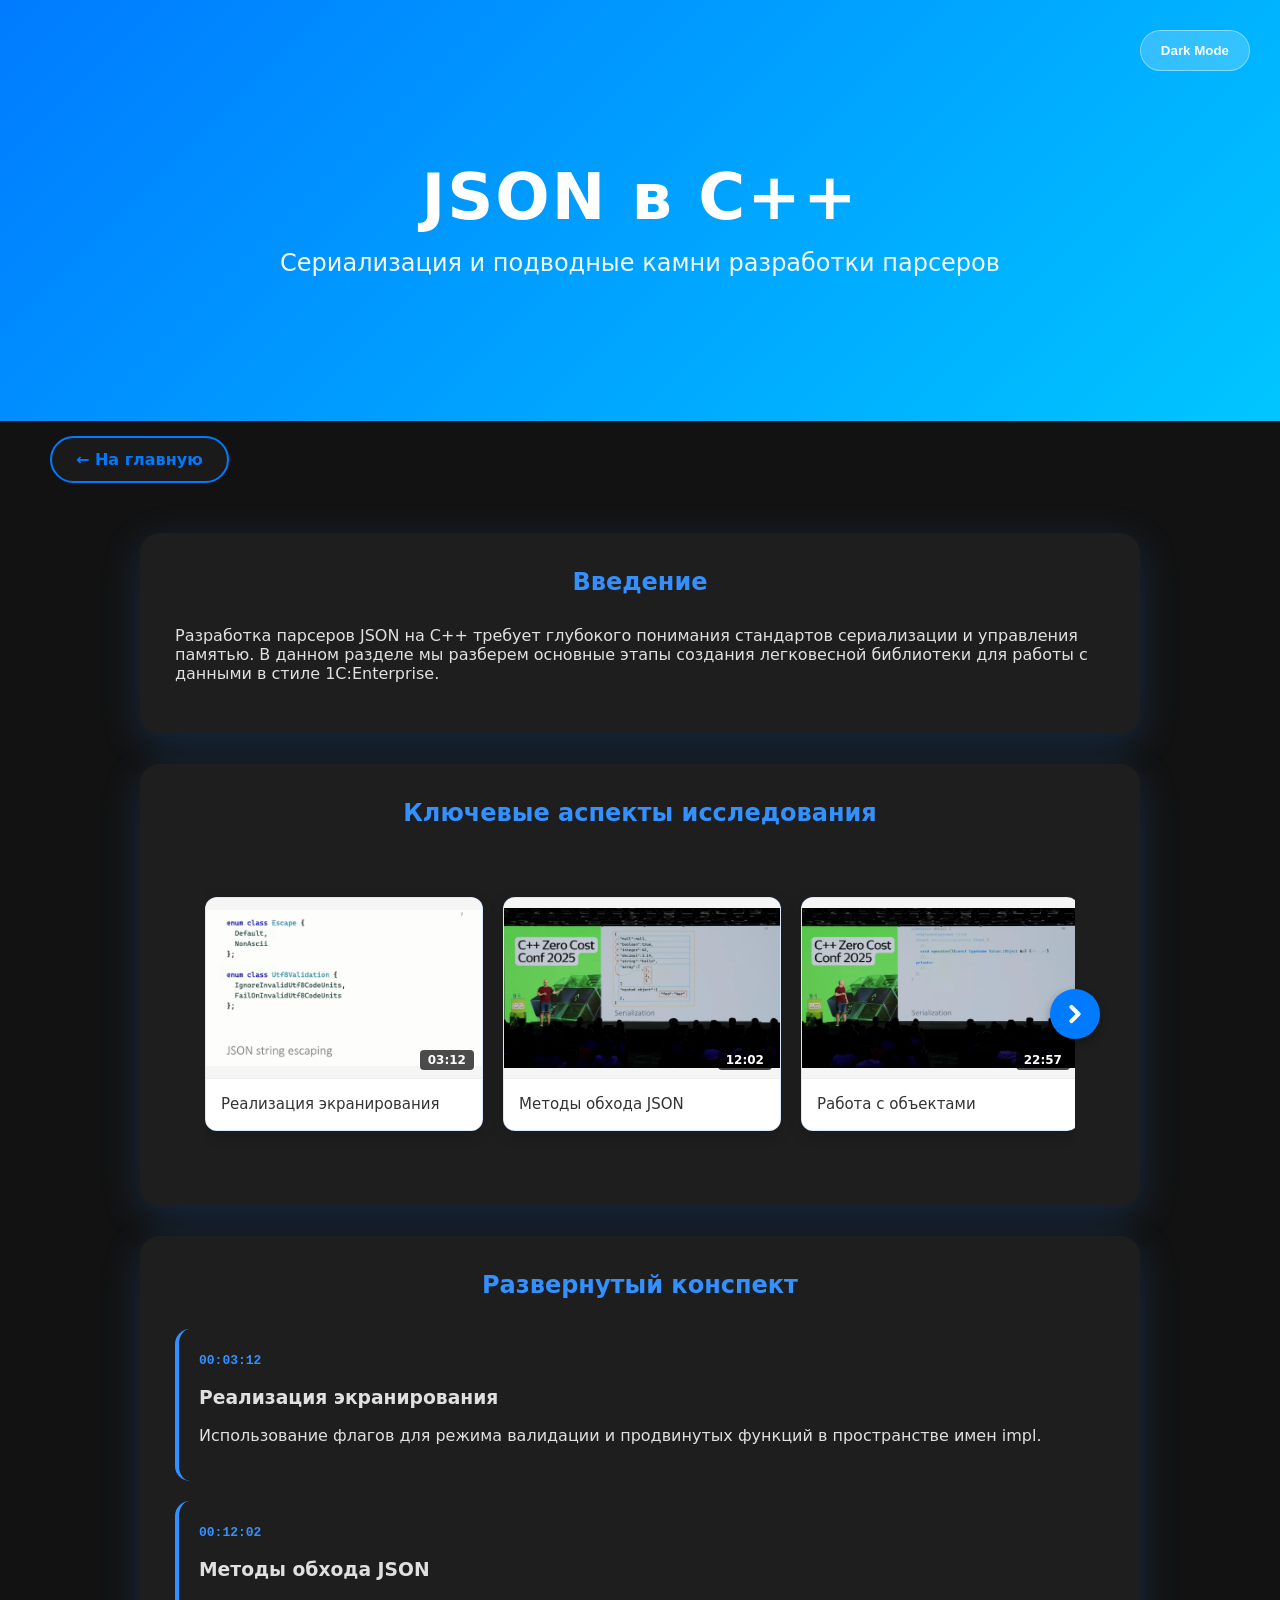
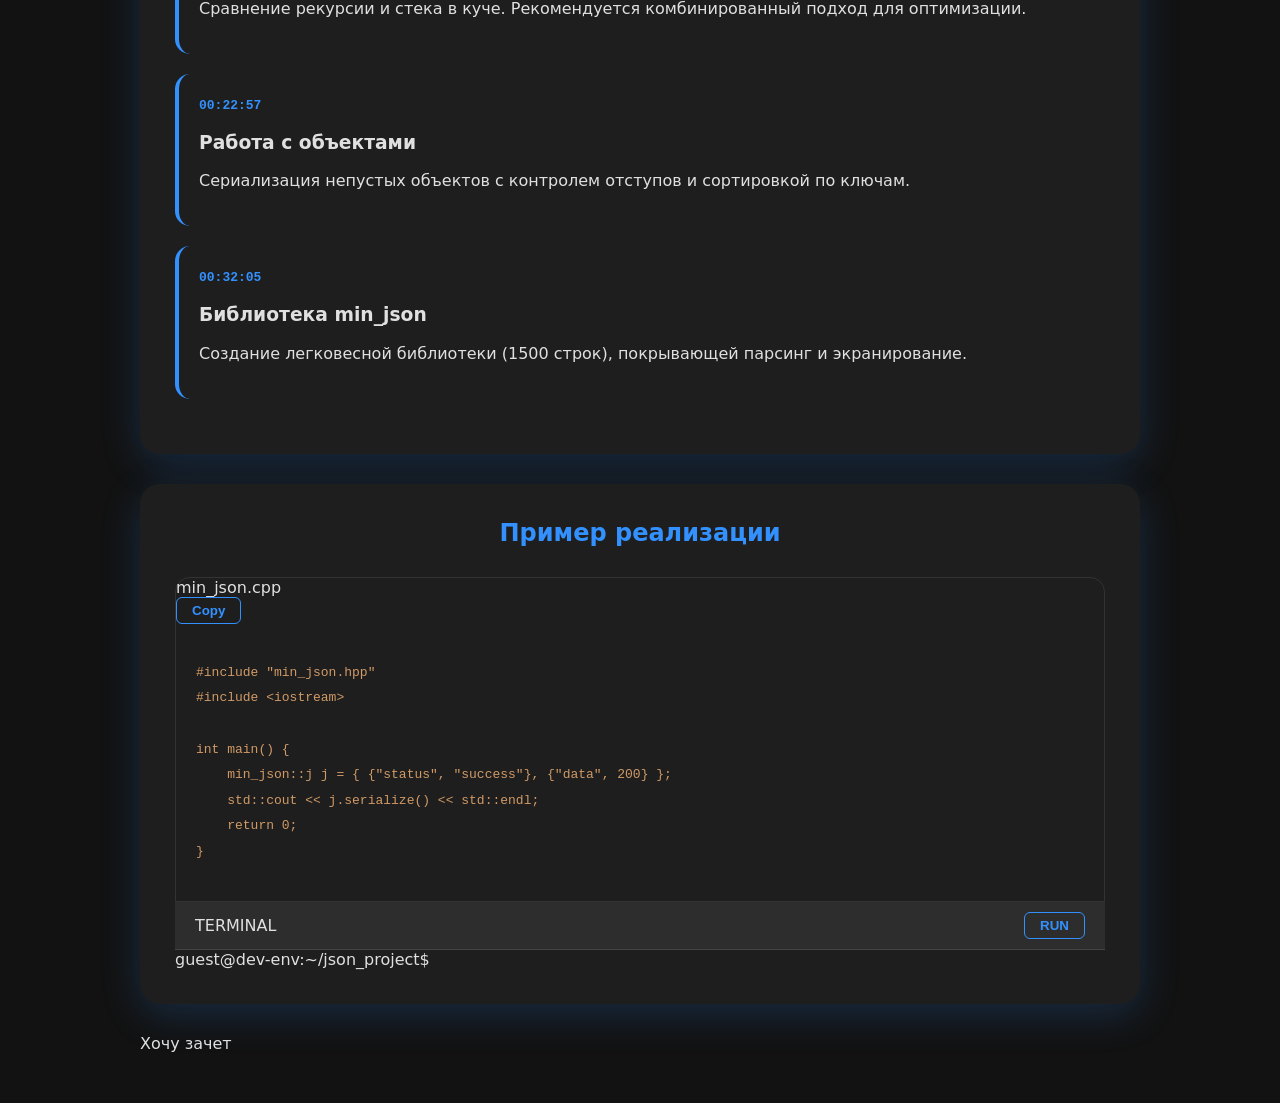
==== commit f1fd35be: "Update json_task.html" ====
--- a/json_task.html
+++ b/json_task.html
@@ -139,11 +139,11 @@
                 </div>
             </div>
         </section>
+        <div class="final">
+            <div class="stamp">Хочу зачет</div>
+        </div>
 
     </main>
-        <div class=""
-            <h>Хочу зачет</h>
-        </div>
 
     <script src="script.js"></script>
 </body>
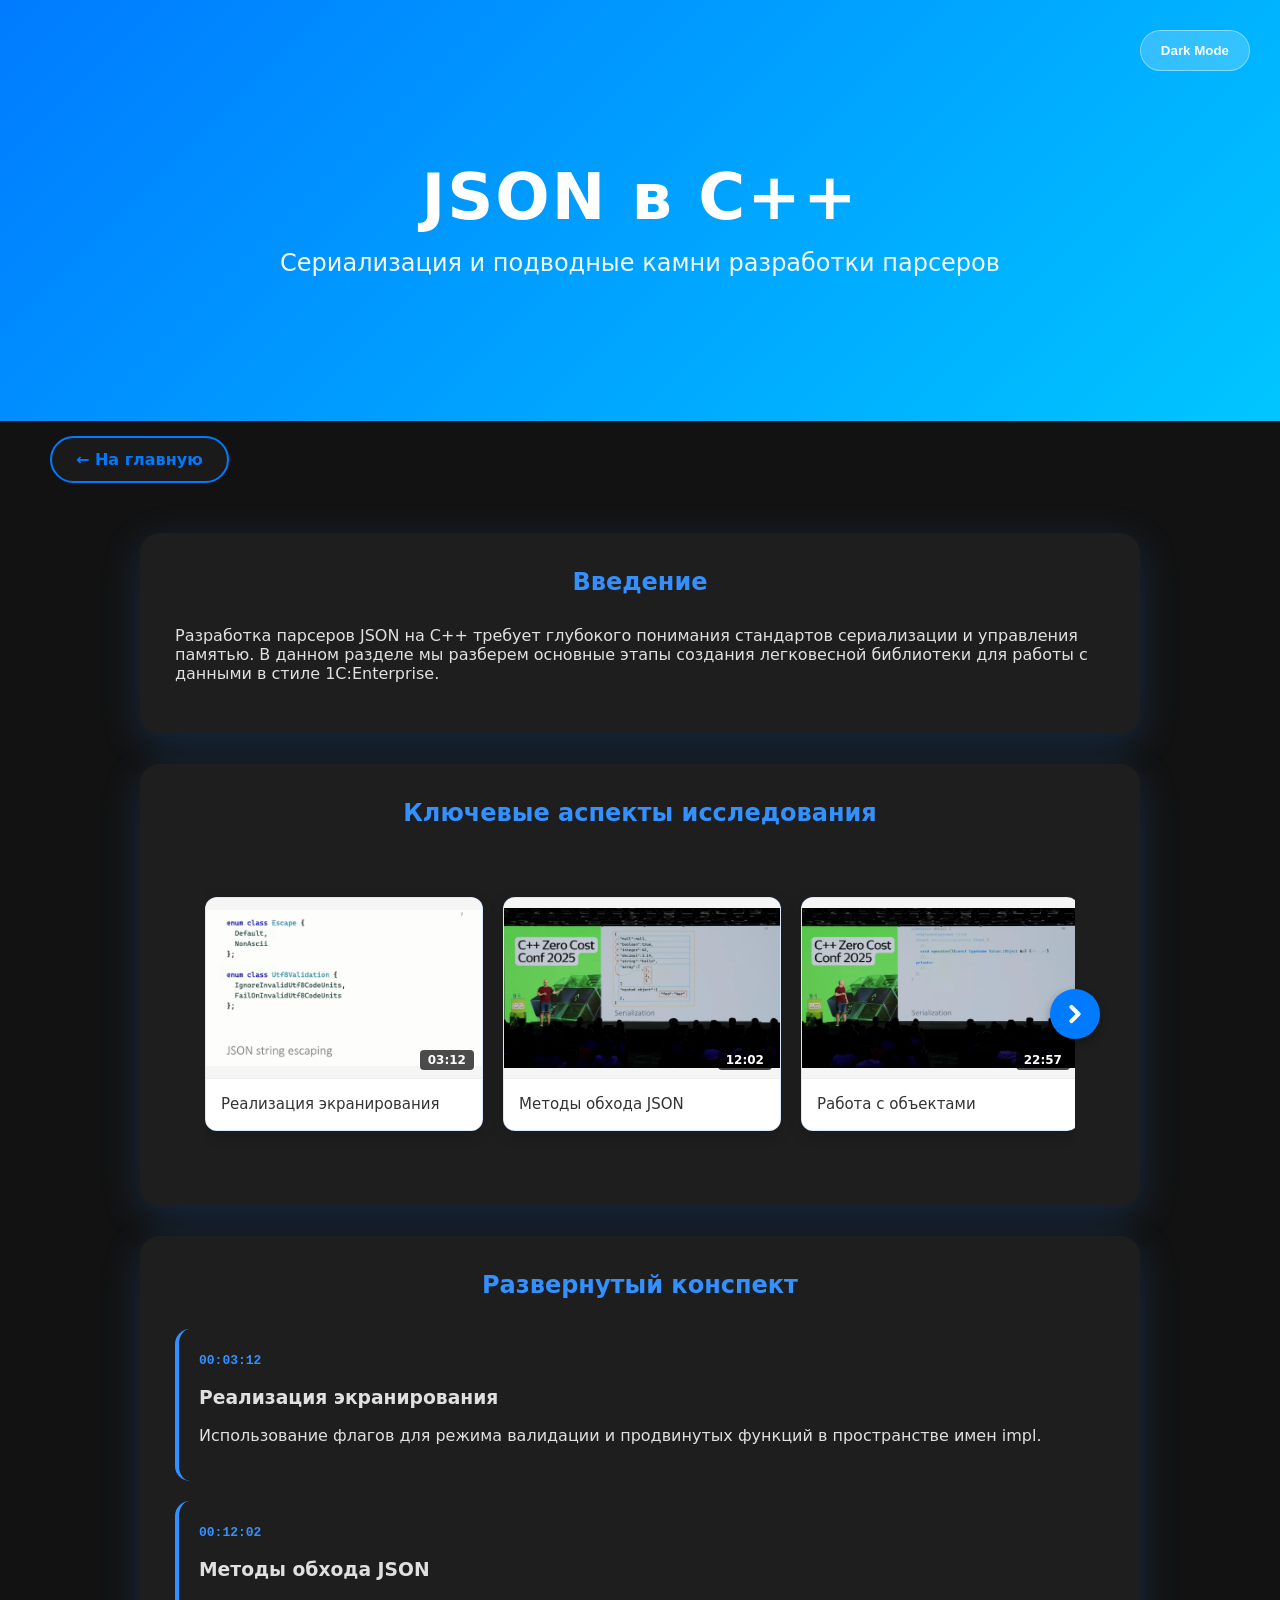
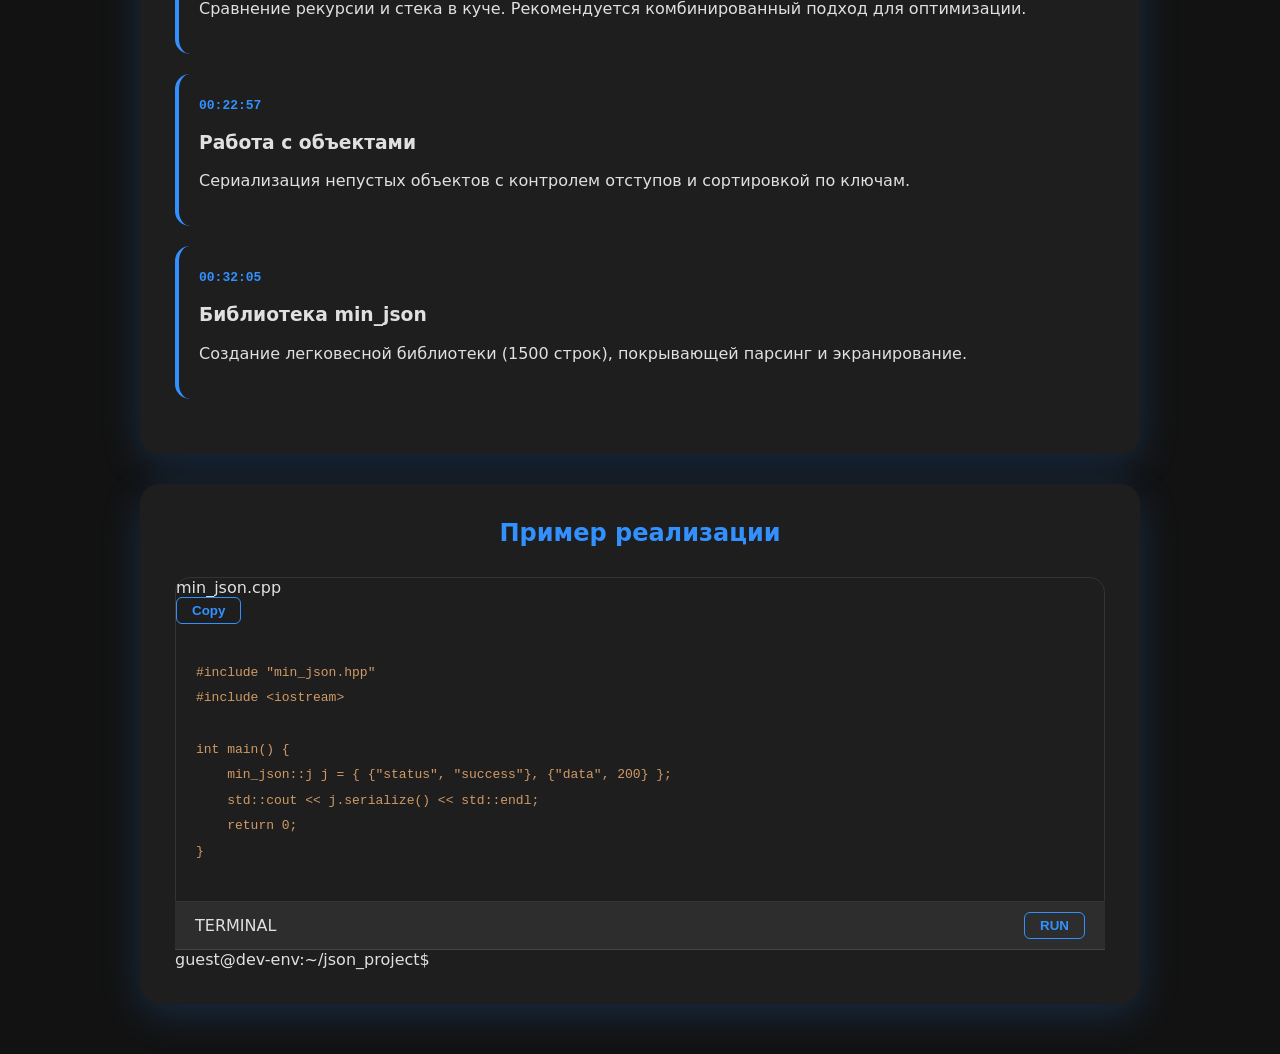
==== commit 896a04db: "Update json_task.html" ====
--- a/json_task.html
+++ b/json_task.html
@@ -139,9 +139,6 @@
                 </div>
             </div>
         </section>
-        <div class="final">
-            <div class="stamp">Хочу зачет</div>
-        </div>
 
     </main>
 
